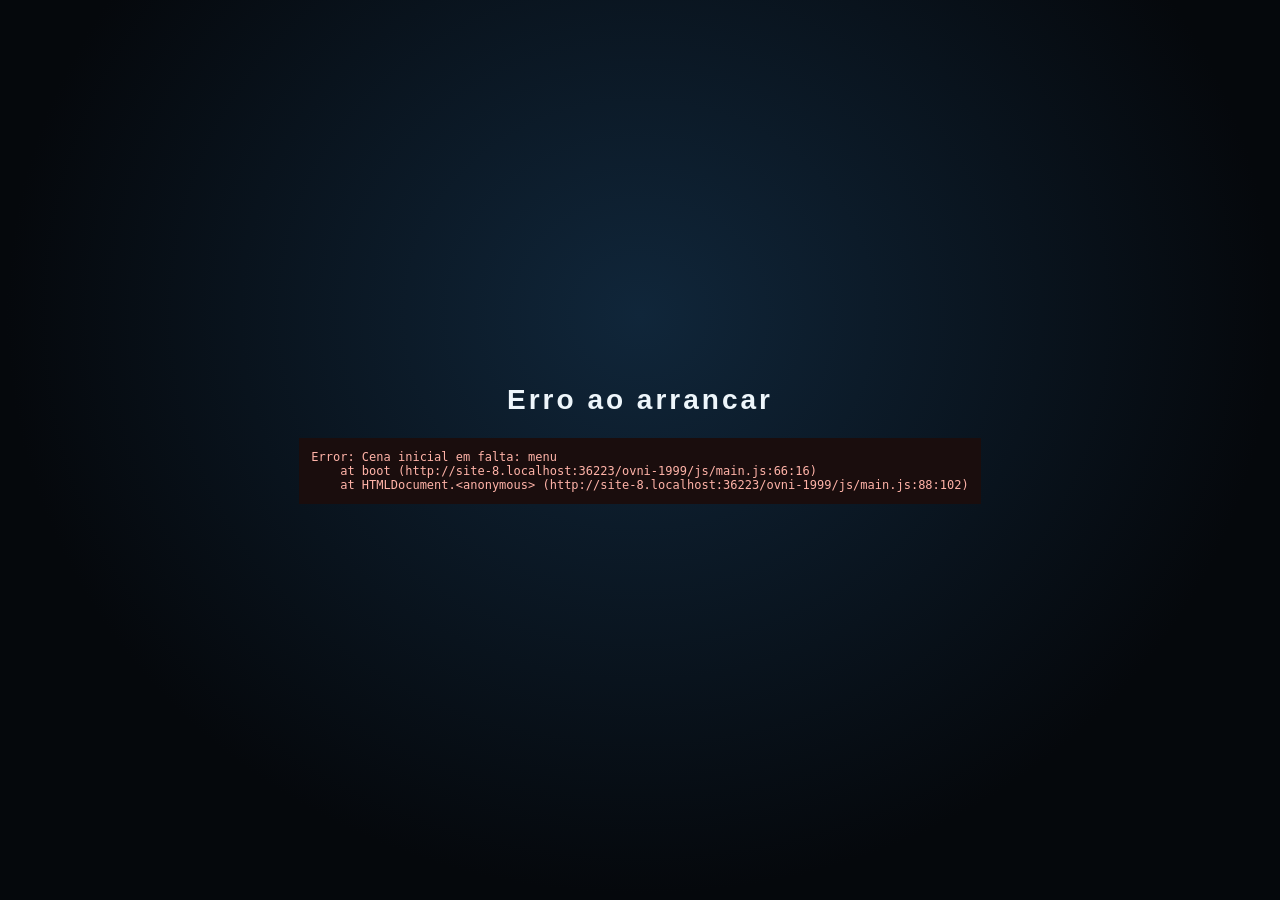
==== ovni-1999/index.html @ 28ced510 "OVNI 1999 M0: REA docs, conventions and engine skeleton Start "OVNI: Inimigo Desconhecido", a browse" ====
<!DOCTYPE html>
<html lang="pt-PT">
<head>
<meta charset="UTF-8">
<meta name="viewport" content="width=device-width, initial-scale=1, maximum-scale=1, user-scalable=no, viewport-fit=cover">
<title>OVNI: Inimigo Desconhecido</title>
<meta name="description" content="Engenharia reversa jogável de UFO: Enemy Unknown (1994): Geoscape e combate tático por turnos.">
<meta name="theme-color" content="#0b0f14">
<meta name="apple-mobile-web-app-capable" content="yes">
<meta name="mobile-web-app-capable" content="yes">
<meta name="apple-mobile-web-app-status-bar-style" content="black-translucent">
<link rel="icon" href="../icon-192.png">
<link rel="apple-touch-icon" href="../icon-180.png">
<link rel="stylesheet" href="css/base.css">
<link rel="stylesheet" href="css/battle.css">
<link rel="stylesheet" href="css/geo.css">
<link rel="stylesheet" href="css/basescape.css">
<link rel="stylesheet" href="css/screens.css">
</head>
<body>
<canvas id="view" aria-label="Vista do jogo"></canvas>
<div id="hud"></div>
<div id="modals"></div>
<div id="toasts" aria-live="polite"></div>
<div id="tooltip" class="hidden" role="tooltip"></div>
<div id="boot"><div class="boot-title">OVNI: Inimigo Desconhecido</div><div class="boot-sub">A carregar…</div></div>

<!-- ORDEM DE CARREGAMENTO = fonte única (tools/load.js lê esta lista). Camadas: core → i18n → data → sim → gfx → audio → ui → main -->
<script src="js/core/util.js"></script>
<script src="js/core/rng.js"></script>
<script src="js/i18n/pt-PT.js"></script>
<script src="js/i18n/pt-PT.data.js"></script>
<script src="js/i18n/pt-PT.battle.js"></script>
<script src="js/i18n/pt-PT.geo.js"></script>
<script src="js/i18n/pt-PT.base.js"></script>
<script src="js/i18n/pt-PT.ufopaedia.js"></script>
<script src="js/data/tuning.js"></script>
<script src="js/data/items.js"></script>
<script src="js/data/units.js"></script>
<script src="js/data/ufos.js"></script>
<script src="js/data/crafts.js"></script>
<script src="js/data/base.js"></script>
<script src="js/data/research.js"></script>
<script src="js/data/geo.js"></script>
<script src="js/data/world.js"></script>
<script src="js/data/tiles.js"></script>
<script src="js/data/blocks_ufo.js"></script>
<script src="js/data/blocks_farm.js"></script>
<script src="js/data/blocks_wild.js"></script>
<script src="js/data/blocks_urban.js"></script>
<script src="js/data/blocks_alien.js"></script>
<script src="js/data/finalize.js"></script>
<script src="js/sim/battle/map.js"></script>
<script src="js/sim/battle/mapgen.js"></script>
<script src="js/sim/battle/path.js"></script>
<script src="js/sim/battle/los.js"></script>
<script src="js/sim/battle/bunits.js"></script>
<script src="js/sim/battle/combat.js"></script>
<script src="js/sim/battle/env.js"></script>
<script src="js/sim/battle/morale.js"></script>
<script src="js/sim/battle/actions.js"></script>
<script src="js/sim/battle/ai.js"></script>
<script src="js/sim/battle/battle.js"></script>
<script src="js/sim/geo/clock.js"></script>
<script src="js/sim/geo/gmath.js"></script>
<script src="js/sim/geo/soldiers.js"></script>
<script src="js/sim/geo/economy.js"></script>
<script src="js/sim/geo/base.js"></script>
<script src="js/sim/geo/missions.js"></script>
<script src="js/sim/geo/dogfight.js"></script>
<script src="js/sim/geo/world.js"></script>
<script src="js/sim/campaign.js"></script>
<script src="js/sim/save.js"></script>
<script src="js/gfx/color.js"></script>
<script src="js/gfx/iso.js"></script>
<script src="js/gfx/view.js"></script>
<script src="js/gfx/sprites_tiles.js"></script>
<script src="js/gfx/sprites_units.js"></script>
<script src="js/gfx/sprites_items.js"></script>
<script src="js/gfx/portraits.js"></script>
<script src="js/gfx/fx.js"></script>
<script src="js/gfx/battle_render.js"></script>
<script src="js/gfx/globe_render.js"></script>
<script src="js/gfx/base_render.js"></script>
<script src="js/audio/audio.js"></script>
<script src="js/ui/dom.js"></script>
<script src="js/ui/input.js"></script>
<script src="js/ui/scenes.js"></script>
<script src="js/ui/presenter.js"></script>
<script src="js/ui/battle_ui.js"></script>
<script src="js/ui/inventory_ui.js"></script>
<script src="js/ui/geo_ui.js"></script>
<script src="js/ui/dogfight_ui.js"></script>
<script src="js/ui/base_ui.js"></script>
<script src="js/ui/screens.js"></script>
<script src="js/ui/ufopaedia.js"></script>
<script src="js/main.js"></script>
</body>
</html>
---- ovni-1999/css/base.css ----
/* OVNI: Inimigo Desconhecido — tokens e componentes base (as áreas têm ficheiros próprios) */
:root {
  --bg: #05080c;
  --panel: #0d141c;
  --panel2: #121c27;
  --panel3: #182534;
  --line: #22344a;
  --line2: #31506d;
  --ink: #dbe6ef;
  --muted: #7d93a6;
  --dim: #546a7d;
  --amber: #ffb53d;
  --amber2: #c98a1d;
  --teal: #3fd7c5;
  --cyan: #58c8ff;
  --red: #ff4f43;
  --green: #5fe08a;
  --violet: #b48cff;
  --tu: #58c8ff;
  --hp: #5fe08a;
  --en: #ffb53d;
  --mo: #b48cff;
  --stun: #8aa0b8;
  --mono: "SF Mono", ui-monospace, Menlo, Consolas, monospace;
  --sans: -apple-system, BlinkMacSystemFont, "Segoe UI", Roboto, "Helvetica Neue", Arial, sans-serif;
  --r: 3px;
  --shadow: 0 10px 40px rgba(0, 0, 0, 0.55);
}
* { box-sizing: border-box; -webkit-tap-highlight-color: transparent; }
html, body { margin: 0; height: 100%; background: var(--bg); color: var(--ink); font-family: var(--sans); font-size: 14px; overflow: hidden; overscroll-behavior: none; }
body { user-select: none; -webkit-user-select: none; -webkit-touch-callout: none; }
.hidden { display: none !important; }
button { font-family: inherit; color: inherit; }
#view { position: fixed; inset: 0; width: 100%; height: 100%; display: block; touch-action: none; }
#hud { position: fixed; inset: 0; pointer-events: none; }
#hud > * { pointer-events: auto; }
#hud .passthru { pointer-events: none; }
#hud .passthru > * { pointer-events: auto; }

/* arranque */
#boot { position: fixed; inset: 0; z-index: 90; display: flex; flex-direction: column; align-items: center; justify-content: center; gap: 10px; background: radial-gradient(ellipse at 50% 35%, #10263a, #05080c 70%); }
.boot-title { font: 800 28px var(--sans); letter-spacing: 3px; color: #eef6fb; }
.boot-sub { color: var(--muted); letter-spacing: 2px; }
.boot-err { max-width: 90vw; max-height: 60vh; overflow: auto; background: #1a0d0d; color: #ffb3a8; padding: 12px; font: 12px var(--mono); white-space: pre-wrap; }

/* botões */
.btn { display: inline-flex; align-items: center; justify-content: center; gap: 6px; min-height: 34px; padding: 0 14px; font: 700 12px var(--sans); letter-spacing: 1px; text-transform: uppercase; color: var(--ink); background: var(--panel3); border: 1px solid var(--line2); border-radius: var(--r); cursor: pointer; white-space: nowrap; }
.btn:hover { border-color: var(--cyan); }
.btn:active { transform: translateY(1px); }
.btn:disabled, .btn.disabled { opacity: 0.38; cursor: default; transform: none; }
.btn.primary { background: linear-gradient(180deg, #ffc65e, #e09a24); color: #1b1203; border-color: #ffd894; }
.btn.danger { color: #ffb3a8; border-color: #6b2a24; background: #2a1210; }
.btn.ghost { background: transparent; }
.btn.small { min-height: 26px; padding: 0 8px; font-size: 11px; }
.btn.on { border-color: var(--amber); color: var(--amber); }
.btn kbd, .key { font: 600 10px var(--mono); color: var(--muted); border: 1px solid var(--line); border-radius: 2px; padding: 0 3px; text-transform: none; letter-spacing: 0; }
button:focus-visible, [tabindex]:focus-visible, input:focus-visible { outline: 2px solid var(--cyan); outline-offset: 1px; }

/* painéis */
.panel { background: rgba(9, 15, 22, 0.94); border: 1px solid var(--line2); border-radius: var(--r); box-shadow: var(--shadow); }
.panel-title { font: 800 12px var(--sans); letter-spacing: 3px; text-transform: uppercase; color: var(--amber); margin: 0 0 8px; }
.muted { color: var(--muted); }
.mono { font-family: var(--mono); }
.good { color: var(--green); }
.bad { color: var(--red); }
.warn { color: var(--amber); }
.row { display: flex; gap: 8px; align-items: center; }
.col { display: flex; flex-direction: column; gap: 8px; }
.grow { flex: 1; min-width: 0; }
.scroll { overflow-y: auto; scrollbar-width: thin; scrollbar-color: var(--line2) transparent; }
table.tbl { width: 100%; border-collapse: collapse; font-size: 12.5px; }
table.tbl th { text-align: left; font: 700 10px var(--sans); letter-spacing: 1px; text-transform: uppercase; color: var(--muted); padding: 5px 6px; border-bottom: 1px solid var(--line2); }
table.tbl td { padding: 5px 6px; border-bottom: 1px solid #142232; }
table.tbl tr.sel td { background: #17283a; }
table.tbl tr.click { cursor: pointer; }
table.tbl tr.click:hover td { background: #122030; }
input[type=text], input[type=number], select { background: #07101a; color: var(--ink); border: 1px solid var(--line2); border-radius: var(--r); padding: 6px 8px; font: 13px var(--sans); }
input[type=range] { accent-color: var(--amber); }
input[type=checkbox] { accent-color: var(--amber); }

/* barras (UT, saúde, energia, moral) */
.bar { position: relative; height: 12px; background: #050a10; border: 1px solid #1a2a3a; border-radius: 2px; overflow: hidden; min-width: 60px; }
.bar i { position: absolute; left: 0; top: 0; bottom: 0; background: var(--tu); }
.bar span { position: absolute; inset: 0; font: 600 9px/11px var(--mono); text-align: center; color: #fff; text-shadow: 0 0 2px #000, 0 0 2px #000; }
.bar-hp i { background: var(--hp); }
.bar-en i { background: var(--en); }
.bar-mo i { background: var(--mo); }
.bar-stun i { background: var(--stun); }

/* toasts */
#toasts { position: fixed; top: calc(10px + env(safe-area-inset-top)); left: 50%; transform: translateX(-50%); z-index: 60; display: flex; flex-direction: column; align-items: center; gap: 4px; pointer-events: none; }
.toast { font: 700 12.5px var(--sans); letter-spacing: 0.5px; padding: 7px 16px; background: rgba(6, 14, 22, 0.92); border: 1px solid var(--line2); border-radius: var(--r); color: var(--ink); animation: toastIn 0.2s ease; transition: opacity 0.6s; max-width: 80vw; text-align: center; }
.toast.warn { border-color: #8a6416; color: var(--amber); }
.toast.alert { border-color: #8f2a22; color: #ff9a8f; box-shadow: 0 0 18px rgba(255, 79, 67, 0.25); }
.toast.good { border-color: #2a6a42; color: var(--green); }
.toast.fade { opacity: 0; }
@keyframes toastIn { from { transform: translateY(-6px); opacity: 0; } to { transform: none; opacity: 1; } }

/* modais */
#modals { position: fixed; inset: 0; z-index: 70; pointer-events: none; }
.modal-back { position: absolute; inset: 0; display: flex; align-items: center; justify-content: center; padding: 16px; background: rgba(2, 5, 8, 0.6); pointer-events: auto; animation: fadeIn 0.15s; }
.modal { width: min(460px, 100%); max-height: 90vh; overflow: auto; background: #0b131c; border: 1px solid var(--line2); border-top: 3px solid var(--amber); border-radius: var(--r); padding: 18px 20px; box-shadow: var(--shadow); }
.modal.wide { width: min(820px, 100%); }
.modal.alert { border-top-color: var(--red); }
.modal-title { margin: 0 0 10px; font: 800 15px var(--sans); letter-spacing: 2px; text-transform: uppercase; color: var(--amber); }
.modal.alert .modal-title { color: var(--red); }
.modal-text { color: #c6d4de; line-height: 1.5; }
.modal-actions { display: flex; gap: 8px; justify-content: flex-end; margin-top: 16px; flex-wrap: wrap; }
@keyframes fadeIn { from { opacity: 0; } to { opacity: 1; } }

/* tooltip */
#tooltip { position: fixed; z-index: 80; max-width: 280px; background: rgba(6, 12, 18, 0.97); border: 1px solid var(--line2); border-radius: var(--r); padding: 7px 9px; font-size: 12px; line-height: 1.4; color: var(--ink); pointer-events: none; box-shadow: var(--shadow); }
#tooltip b { color: var(--amber); }

@media (hover: none) { #tooltip { display: none !important; } }
---- ovni-1999/css/battle.css ----
/* por implementar */
---- ovni-1999/css/geo.css ----
/* por implementar */
---- ovni-1999/css/basescape.css ----
/* por implementar */
---- ovni-1999/css/screens.css ----
/* por implementar */
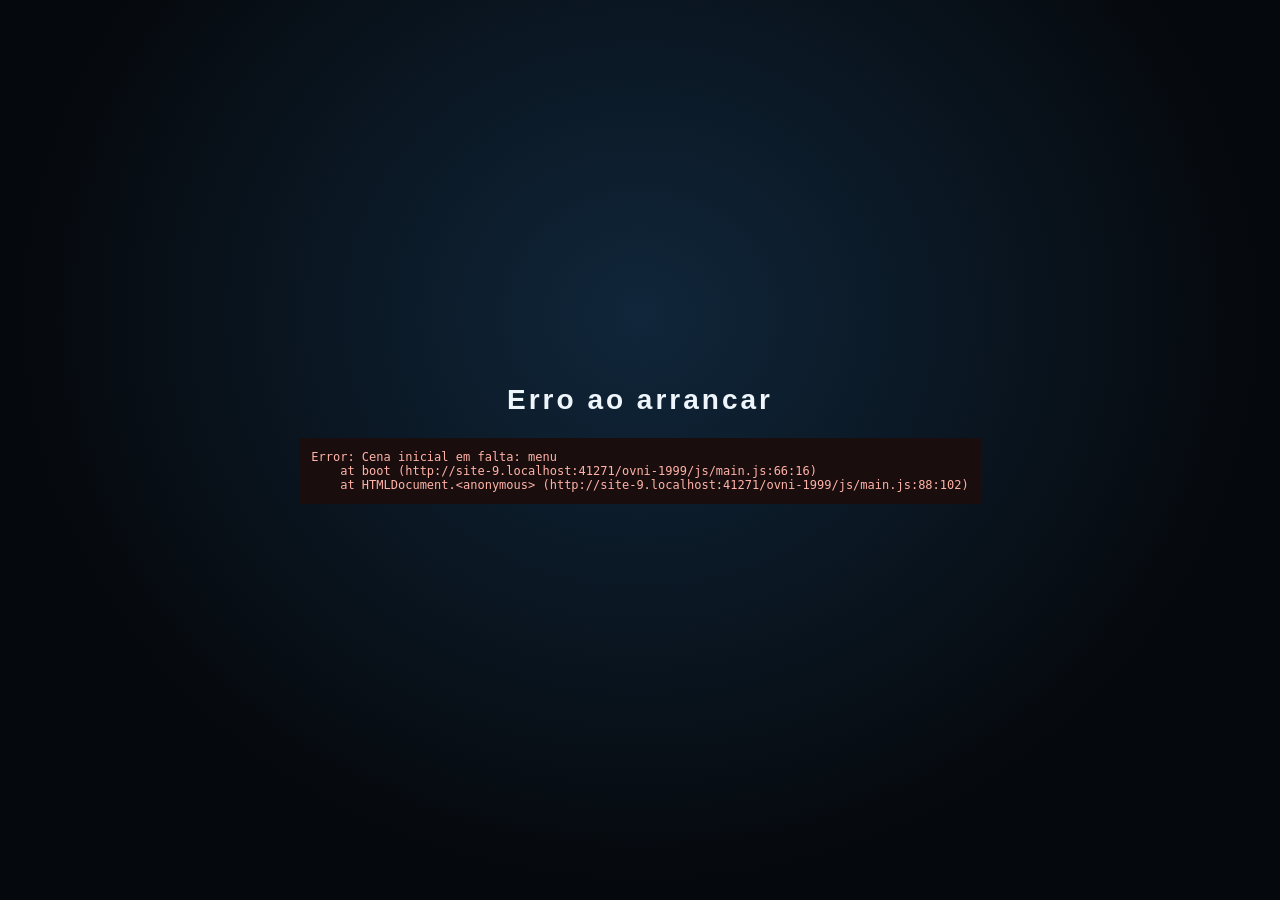
==== commit 0b1d0816: "OVNI 1999: add HUD, screens and Geoscape UI i18n files to the load order Co-Authored-By: Claude Opus" ====
--- a/ovni-1999/index.html
+++ b/ovni-1999/index.html
@@ -34,6 +34,9 @@
 <script src="js/i18n/pt-PT.geo.js"></script>
 <script src="js/i18n/pt-PT.base.js"></script>
 <script src="js/i18n/pt-PT.ufopaedia.js"></script>
+<script src="js/i18n/pt-PT.hud.js"></script>
+<script src="js/i18n/pt-PT.screens.js"></script>
+<script src="js/i18n/pt-PT.geoui.js"></script>
 <script src="js/data/tuning.js"></script>
 <script src="js/data/items.js"></script>
 <script src="js/data/units.js"></script>
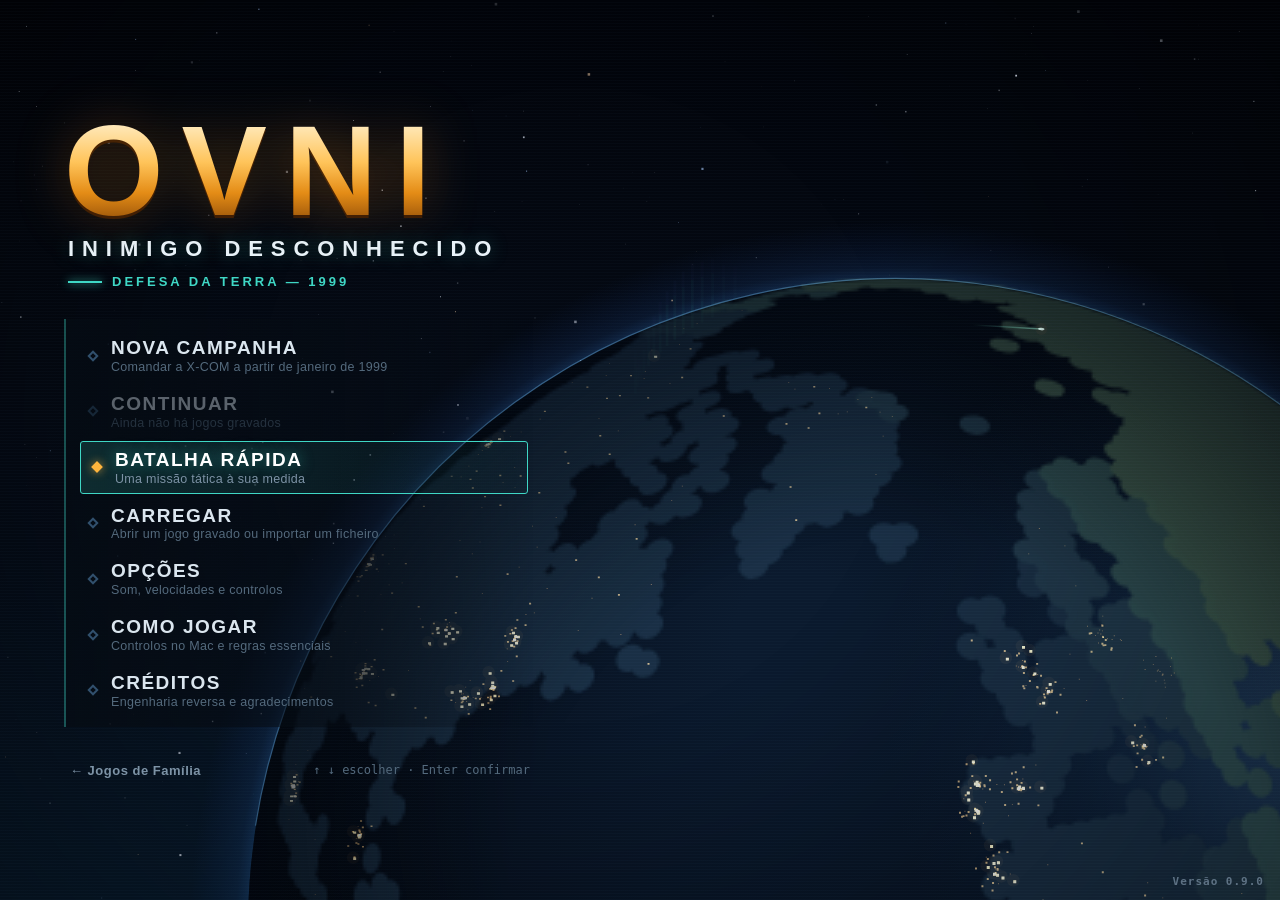
==== commit 486c5fe8: "OVNI 1999: add dogfight, campaign and Ufopaedia UI files to the load order Co-Authored-By: Claude Op" ====
--- a/ovni-1999/index.html
+++ b/ovni-1999/index.html
@@ -16,6 +16,9 @@
 <link rel="stylesheet" href="css/geo.css">
 <link rel="stylesheet" href="css/basescape.css">
 <link rel="stylesheet" href="css/screens.css">
+<link rel="stylesheet" href="css/dogfight.css">
+<link rel="stylesheet" href="css/campaign.css">
+<link rel="stylesheet" href="css/ufopaedia.css">
 </head>
 <body>
 <canvas id="view" aria-label="Vista do jogo"></canvas>
@@ -37,6 +40,8 @@
 <script src="js/i18n/pt-PT.hud.js"></script>
 <script src="js/i18n/pt-PT.screens.js"></script>
 <script src="js/i18n/pt-PT.geoui.js"></script>
+<script src="js/i18n/pt-PT.dogfight.js"></script>
+<script src="js/i18n/pt-PT.campaign.js"></script>
 <script src="js/data/tuning.js"></script>
 <script src="js/data/items.js"></script>
 <script src="js/data/units.js"></script>
@@ -95,6 +100,7 @@
 <script src="js/ui/geo_ui.js"></script>
 <script src="js/ui/dogfight_ui.js"></script>
 <script src="js/ui/base_ui.js"></script>
+<script src="js/ui/campaign_ui.js"></script>
 <script src="js/ui/screens.js"></script>
 <script src="js/ui/ufopaedia.js"></script>
 <script src="js/main.js"></script>
--- a/ovni-1999/css/base.css
+++ b/ovni-1999/css/base.css
@@ -32,6 +32,10 @@
 .hidden { display: none !important; }
 button { font-family: inherit; color: inherit; }
 #view { position: fixed; inset: 0; width: 100%; height: 100%; display: block; touch-action: none; }
+/* toque: nada amplia nem desloca a página (o iOS ignora user-scalable=no); só as listas que rolam aceitam
+   arrasto vertical. A pinça no canvas amplia a câmara (input.js). */
+html, body, #hud, #modals, #toasts, #tooltip { touch-action: none; }
+[data-scroll], .scroll, .modal, .boot-err { touch-action: pan-y; }
 #hud { position: fixed; inset: 0; pointer-events: none; }
 #hud > * { pointer-events: auto; }
 #hud .passthru { pointer-events: none; }
--- a/ovni-1999/css/battle.css
+++ b/ovni-1999/css/battle.css
@@ -1 +1,572 @@
-/* por implementar */
+/* Battlescape — HUD em DOM por cima do canvas (DESIGN.md §15.3). Painéis azul-noite com acentos âmbar;
+   nada no centro do mapa: cartão do soldado à esquerda, consola ao centro, fim de turno à direita, equipa no
+   bordo esquerdo, mapa tático e alienígenas à vista no bordo direito. Tokens em css/base.css. */
+
+body.in-battle #toasts { top: calc(56px + env(safe-area-inset-top)); }
+
+.bs-hud { position: fixed; inset: 0; font-family: var(--sans); color: var(--ink); }
+.bs-hud.paused { visibility: hidden; }
+.bs-hud .panel {
+  background: linear-gradient(180deg, rgba(17, 27, 40, 0.95), rgba(8, 13, 20, 0.95));
+  border: 1px solid #2a4560;
+  border-radius: 4px;
+  box-shadow: 0 8px 28px rgba(0, 0, 0, 0.5), inset 0 1px 0 rgba(255, 255, 255, 0.04);
+}
+.bs-hud .key { font: 600 10px var(--mono); color: #8fa5b8; border: 1px solid #2c4258; border-radius: 3px; padding: 0 4px; line-height: 15px; background: rgba(0, 0, 0, 0.25); }
+
+/* ---- topo: missão / turno ------------------------------------------------------------------------- */
+.bs-top {
+  position: absolute; top: calc(10px + env(safe-area-inset-top)); left: calc(10px + env(safe-area-inset-left));
+  height: 32px; display: flex; align-items: center; gap: 9px; padding: 0 12px;
+  font: 700 11px var(--sans); letter-spacing: 1.4px; text-transform: uppercase; white-space: nowrap;
+  border-top: 2px solid var(--amber);
+}
+.bs-top-title { color: var(--amber); }
+.bs-perf {
+  position: absolute; top: 14px; left: 50%; transform: translateX(-50%); z-index: 6; pointer-events: none;
+  font: 600 11px/1 ui-monospace, SFMono-Regular, Menlo, monospace; color: #7fe3a0;
+  background: rgba(6, 10, 15, 0.78); border: 1px solid #22384c; border-radius: 6px; padding: 5px 9px; white-space: nowrap;
+}
+.bs-perf.slow { color: #ffb84a; border-color: #5a4320; }
+.bs-top-sep { width: 1px; height: 14px; background: #2c4258; }
+.bs-top-turn { color: #eef6fb; }
+.bs-top-side { color: var(--green); }
+.bs-top-side.alien { color: var(--red); }
+.bs-top-side.civ { color: #ffd23a; }
+.bs-top-time { color: var(--muted); padding: 2px 8px; border-radius: 10px; border: 1px solid #2c4258; font-size: 11px; cursor: help; }
+.bs-top-time.night { color: #9ab8ff; border-color: #2b3f78; }
+
+/* ---- equipa (bordo esquerdo) ----------------------------------------------------------------------- */
+.bs-squad {
+  position: absolute; left: calc(10px + env(safe-area-inset-left)); top: calc(52px + env(safe-area-inset-top));
+  width: 176px; max-height: calc(100vh - 210px); overflow-y: auto; overflow-x: hidden;
+  display: flex; flex-direction: column; gap: 3px; scrollbar-width: none;
+}
+.bs-squad::-webkit-scrollbar { display: none; }
+.bs-sq {
+  position: relative; display: grid; grid-template-columns: 38px 1fr; align-items: center; gap: 0 6px;
+  min-height: 30px; padding: 3px 7px 7px; text-align: left; cursor: pointer;
+  background: rgba(8, 13, 20, 0.84); border: 1px solid #1d3043; border-left: 3px solid #2f4c66; border-radius: 3px;
+  font: 600 11.5px var(--sans); color: #d7e2ea; transition: border-color 0.12s, background 0.12s;
+}
+.bs-sq:hover { border-color: #3d6a8e; background: rgba(14, 24, 36, 0.92); }
+.bs-sq.sel { border-color: var(--amber); border-left-color: var(--amber); background: linear-gradient(90deg, rgba(70, 48, 8, 0.9), rgba(12, 18, 26, 0.92)); color: #fff; }
+.bs-sq.spent { color: #8195a7; }
+.bs-sq.spent .bs-sq-rank { opacity: 0.6; }
+.bs-sq.panic { border-left-color: var(--violet); }
+.bs-sq.gone { opacity: 0.42; cursor: default; }
+.bs-sq.gone .bs-sq-name { text-decoration: line-through; }
+.bs-sq-rank { font: 800 11px var(--sans); letter-spacing: 0.5px; text-transform: uppercase; color: #9aa4ae; }
+.bs-sq-name { overflow: hidden; text-overflow: ellipsis; white-space: nowrap; }
+.bs-sq-bars { position: absolute; left: 7px; right: 7px; bottom: 3px; height: 5px; }
+.bs-sq-bars i { position: absolute; left: 0; height: 2px; border-radius: 1px; }
+.bs-sq-bars i.tu { top: 0; background: var(--tu); }
+.bs-sq-bars i.hp { top: 3px; background: var(--hp); }
+
+/* cores de patente (iguais às do renderizador) */
+.r0 { color: #9aa4ae; } .r1 { color: #5ac85a; } .r2 { color: #d8c040; } .r3 { color: #5ab4ff; } .r4 { color: #ff9a40; } .r5 { color: #e04ae0; }
+
+/* ---- direita: mapa tático e alienígenas ------------------------------------------------------------ */
+.bs-right {
+  position: absolute; right: calc(10px + env(safe-area-inset-right)); top: calc(10px + env(safe-area-inset-top));
+  display: flex; flex-direction: column; align-items: flex-end; gap: 8px; max-height: calc(100vh - 160px);
+}
+.bs-mini { padding: 6px; border-top: 2px solid var(--teal); }
+.bs-mini-canvas { display: block; cursor: crosshair; image-rendering: pixelated; }
+.bs-aliens { display: flex; flex-direction: column; gap: 4px; align-items: flex-end; }
+.bs-alien {
+  width: 32px; height: 32px; display: flex; align-items: center; justify-content: center; cursor: pointer;
+  font: 800 13px var(--mono); color: #fff; border-radius: 3px;
+  background: linear-gradient(180deg, #d0352b, #8f1d16); border: 1px solid #ff8a7a;
+  box-shadow: 0 0 0 1px rgba(0, 0, 0, 0.6), 0 0 14px rgba(255, 79, 67, 0.35);
+  animation: bsAlienIn 0.25s ease;
+}
+.bs-alien:hover { filter: brightness(1.2); box-shadow: 0 0 0 1px #000, 0 0 18px rgba(255, 79, 67, 0.7); }
+@keyframes bsAlienIn { from { transform: translateX(10px); opacity: 0; } to { transform: none; opacity: 1; } }
+
+/* ---- banners --------------------------------------------------------------------------------------- */
+#hud .bs-hud > .bs-hidden, #hud .bs-hud > .bs-banner, #hud .bs-hud > .bs-hint { pointer-events: none; }
+.bs-hidden {
+  position: absolute; top: calc(12px + env(safe-area-inset-top)); left: 50%; transform: translate(-50%, -8px);
+  display: flex; align-items: center; gap: 10px; padding: 8px 22px;
+  font: 800 13px var(--sans); letter-spacing: 4px; text-transform: uppercase; color: #ffb3a8;
+  background: rgba(32, 7, 6, 0.9); border: 1px solid #8f2a22; border-radius: 3px;
+  box-shadow: 0 0 30px rgba(255, 79, 67, 0.2); opacity: 0; transition: opacity 0.25s, transform 0.25s;
+}
+.bs-hidden.on { opacity: 1; transform: translate(-50%, 0); }
+.bs-hidden-dot { width: 8px; height: 8px; border-radius: 50%; background: var(--red); box-shadow: 0 0 10px var(--red); animation: bsPulse 0.9s ease-in-out infinite; }
+@keyframes bsPulse { 50% { opacity: 0.25; } }
+
+.bs-banner { position: absolute; left: 0; right: 0; top: 27%; display: flex; justify-content: center; opacity: 0; transition: opacity 0.22s; }
+.bs-banner span {
+  padding: 14px 64px; font: 800 26px var(--sans); letter-spacing: 7px; text-transform: uppercase; color: #ffe2a8; text-align: center;
+  background: linear-gradient(90deg, transparent, rgba(6, 11, 17, 0.9) 18%, rgba(6, 11, 17, 0.9) 82%, transparent);
+  border-top: 1px solid rgba(255, 181, 61, 0.6); border-bottom: 1px solid rgba(255, 181, 61, 0.6);
+  text-shadow: 0 0 18px rgba(255, 181, 61, 0.35); max-width: 92vw;
+}
+.bs-banner.on { opacity: 1; }
+.bs-banner.on span { animation: bsBanner 0.35s cubic-bezier(0.2, 0.8, 0.2, 1); }
+.bs-banner.morale span { color: #e4d0ff; border-color: rgba(180, 140, 255, 0.6); text-shadow: 0 0 18px rgba(180, 140, 255, 0.4); font-size: 22px; letter-spacing: 4px; }
+.bs-banner.loss span { color: #ffb3a8; border-color: rgba(255, 79, 67, 0.7); }
+.bs-banner.win span { color: #d8ffe4; border-color: rgba(95, 224, 138, 0.7); text-shadow: 0 0 18px rgba(95, 224, 138, 0.35); }
+@keyframes bsBanner { from { transform: scaleX(0.6); opacity: 0; letter-spacing: 16px; } to { transform: none; opacity: 1; } }
+
+.bs-hint {
+  position: absolute; left: 50%; bottom: calc(140px + env(safe-area-inset-bottom)); transform: translateX(-50%);
+  padding: 5px 14px; font: 600 12px var(--sans); color: #ffd99a; white-space: nowrap;
+  background: rgba(8, 13, 20, 0.88); border: 1px solid #5a4416; border-radius: 14px; opacity: 0; transition: opacity 0.15s;
+}
+.bs-hint.on { opacity: 1; }
+
+/* ---- baixo ------------------------------------------------------------------------------------------ */
+.bs-bottom {
+  position: absolute; left: calc(10px + env(safe-area-inset-left)); right: calc(10px + env(safe-area-inset-right));
+  bottom: calc(10px + env(safe-area-inset-bottom)); display: flex; align-items: flex-end; justify-content: space-between; gap: 10px;
+}
+.bs-hud.ended .bs-bottom, .bs-hud.ended .bs-squad { opacity: 0.25; pointer-events: none; }
+
+/* cartão do soldado */
+.bs-card { width: 304px; min-height: 116px; display: flex; gap: 10px; padding: 8px 10px 8px 8px; border-top: 2px solid var(--amber); flex: 0 0 auto; }
+.bs-card-empty { padding: 30px 10px; font-size: 12px; }
+.bs-portrait { position: relative; flex: 0 0 72px; height: 72px; border-radius: 3px; overflow: hidden; border: 1px solid #2c4258; background: #16222e; }
+.bs-portrait canvas { display: block; }
+.bs-rank {
+  position: absolute; left: 0; right: 0; bottom: 0; padding: 2px 0 1px; text-align: center;
+  font: 800 10.5px var(--sans); letter-spacing: 1px; text-transform: uppercase; background: rgba(5, 8, 12, 0.82);
+}
+.bs-card-main { flex: 1; min-width: 0; display: flex; flex-direction: column; gap: 2px; }
+.bs-name { font: 800 13.5px var(--sans); color: #fff; white-space: nowrap; overflow: hidden; text-overflow: ellipsis; letter-spacing: 0.2px; }
+.bs-sub { display: flex; justify-content: space-between; gap: 6px; font: 600 11px var(--sans); color: var(--muted); white-space: nowrap; overflow: hidden; }
+.bs-sub span:first-child { overflow: hidden; text-overflow: ellipsis; }
+.bs-kills { color: var(--amber); }
+.bs-bars { display: flex; flex-direction: column; gap: 2px; margin-top: 2px; }
+.bs-bar-row { display: grid; grid-template-columns: 32px 1fr; align-items: center; gap: 5px; }
+.bs-bar-row label { font: 800 10.5px var(--sans); letter-spacing: 0.6px; color: #9db2c3; }
+.bs-bar-row .bar { height: 14px; min-width: 0; }
+.bs-bar-row .bar span { font: 600 11px/12px var(--mono); }
+.bs-bar-row .bar b.stun { position: absolute; left: 0; top: 0; bottom: 0; background: repeating-linear-gradient(135deg, rgba(142, 200, 255, 0.85) 0 3px, rgba(90, 140, 200, 0.85) 3px 6px); }
+.bs-status { display: flex; gap: 4px; flex-wrap: wrap; min-height: 14px; margin-top: 3px; }
+.bs-chip { font: 800 10px var(--sans); letter-spacing: 0.8px; text-transform: uppercase; padding: 1px 6px; border-radius: 8px; border: 1px solid #2c4258; color: #b9c9d6; background: rgba(0, 0, 0, 0.3); }
+.bs-chip.bleed { color: #ffb3a8; border-color: #8f2a22; background: rgba(80, 10, 8, 0.5); }
+.bs-chip.panic { color: #e4d0ff; border-color: #6a4aa8; }
+.bs-chip.burn { color: #ffc28a; border-color: #a05a1e; }
+.bs-chip.kneel { color: #a8e8ff; border-color: #2e6a8a; }
+.bs-chip.done { color: var(--muted); }
+
+/* consola central */
+.bs-console { display: flex; align-items: stretch; gap: 10px; padding: 8px; flex: 0 1 auto; min-width: 0; }
+.bs-hud.playing .bs-console, .bs-hud.playing .bs-end, .bs-hud.alien-turn .bs-console { filter: saturate(0.5) brightness(0.8); }
+.bs-hands { display: flex; gap: 6px; }
+.bs-hand {
+  position: relative; width: 88px; height: 98px; display: flex; flex-direction: column; align-items: center; justify-content: center; gap: 2px;
+  padding: 14px 4px 4px; cursor: pointer; border-radius: 4px; color: var(--ink);
+  background: radial-gradient(ellipse at 50% 40%, #1d2e40, #0a1119 75%); border: 1px solid #2c4560;
+  transition: border-color 0.12s, box-shadow 0.12s;
+}
+.bs-hand:hover { border-color: var(--cyan); }
+.bs-hand.open, .bs-hand.aiming { border-color: var(--amber); box-shadow: 0 0 0 1px rgba(255, 181, 61, 0.35), 0 0 16px rgba(255, 181, 61, 0.2); }
+.bs-hand.empty { background: #0a1119; }
+.bs-hand .key { position: absolute; left: 4px; top: 4px; }
+.bs-hand-key { position: absolute; left: 4px; top: 4px; font: 700 11px var(--mono); color: #8fa5b8; border: 1px solid #2c4258; border-radius: 3px; padding: 0 4px; line-height: 14px; background: rgba(0, 0, 0, 0.3); }
+.bs-hand-name { max-width: 100%; font: 700 11.5px var(--sans); text-align: center; white-space: nowrap; overflow: hidden; text-overflow: ellipsis; color: #c9d7e2; }
+.bs-hand-ammo { position: absolute; right: 4px; top: 4px; font: 700 11px var(--mono); color: #ffd99a; background: rgba(0, 0, 0, 0.55); padding: 0 3px; border-radius: 2px; }
+.bs-hand-ammo.empty { color: #ff9a8f; }
+.bs-hand-fuse { position: absolute; right: 4px; top: 4px; font: 800 10.5px var(--sans); cursor: help; color: #fff; background: #b8261d; padding: 0 4px; border-radius: 2px; animation: bsPulse 1s ease-in-out infinite; }
+.bs-item-c { display: block; }
+
+.bs-tools { display: flex; gap: 6px; align-items: stretch; }
+.bs-level { display: flex; flex-direction: column; align-items: center; justify-content: space-between; width: 46px; }
+.bs-level-txt { font: 800 11px var(--sans); color: var(--amber); letter-spacing: 0.5px; text-align: center; white-space: nowrap; }
+.bs-grid { display: grid; grid-template-columns: repeat(6, 36px); grid-auto-rows: 36px; gap: 4px; align-content: center; }
+.bs-btn {
+  width: 36px; height: 36px; display: inline-flex; align-items: center; justify-content: center; padding: 0; cursor: pointer;
+  color: #b9c9d6; background: linear-gradient(180deg, #172435, #0e1722); border: 1px solid #263c52; border-radius: 3px;
+  transition: color 0.1s, border-color 0.1s, background 0.1s;
+}
+.bs-btn svg { width: 20px; height: 20px; }
+.bs-btn:hover { color: #fff; border-color: var(--cyan); }
+.bs-btn:active { transform: translateY(1px); }
+.bs-btn.on { color: var(--amber); border-color: var(--amber); background: linear-gradient(180deg, #3a2a0c, #1c1406); }
+.bs-btn.danger { color: #ff9a8f; border-color: #5a2420; }
+.bs-btn.danger:hover { border-color: var(--red); }
+.bs-btn:disabled { opacity: 0.32; cursor: default; transform: none; }
+.bs-btn.bs-lv { width: 46px; height: 30px; }
+.bs-reserve-box { display: flex; flex-direction: column; justify-content: center; gap: 4px; padding-left: 10px; border-left: 1px solid #1f3346; }
+.bs-cap { font: 800 10px var(--sans); letter-spacing: 1px; text-transform: uppercase; color: #6f879b; }
+.bs-reserve { display: grid; grid-template-columns: repeat(3, 32px); grid-auto-rows: 32px; gap: 4px; }
+.bs-btn.bs-res { width: 32px; height: 32px; }
+.bs-btn.bs-res svg { width: 18px; height: 18px; }
+
+/* fim de turno */
+.bs-end {
+  flex: 0 0 auto; width: 120px; height: 116px; display: flex; flex-direction: column; align-items: center; justify-content: center; gap: 6px;
+  cursor: pointer; border-radius: 4px; color: #1b1203; font: 800 12px var(--sans); letter-spacing: 1.6px; text-transform: uppercase;
+  background: linear-gradient(180deg, #ffc65e, #d48a16); border: 1px solid #ffe0a0;
+  box-shadow: 0 8px 26px rgba(0, 0, 0, 0.5), 0 0 22px rgba(255, 181, 61, 0.18), inset 0 1px 0 rgba(255, 255, 255, 0.4);
+}
+.bs-end:hover { filter: brightness(1.08); }
+.bs-end:active { transform: translateY(1px); }
+.bs-end-ic svg { width: 28px; height: 28px; display: block; }
+.bs-end-txt { text-align: center; line-height: 1.2; }
+.bs-end .key { color: #5a3a06; border-color: rgba(90, 58, 6, 0.5); background: rgba(255, 255, 255, 0.2); }
+.bs-hud.alien-turn .bs-end { background: linear-gradient(180deg, #4a3a22, #2a200f); color: #8a7550; border-color: #5a4a2a; box-shadow: none; }
+
+/* ---- menu de ações ---------------------------------------------------------------------------------- */
+.bs-menu { position: absolute; min-width: 268px; max-width: 360px; padding: 6px; z-index: 5; border-top: 2px solid var(--amber); animation: bsMenuIn 0.12s ease-out; }
+@keyframes bsMenuIn { from { transform: translateY(6px); opacity: 0; } to { transform: none; opacity: 1; } }
+.bs-menu-head { display: flex; align-items: center; gap: 8px; padding: 2px 6px 6px; margin-bottom: 4px; border-bottom: 1px solid #1f3346; font: 800 12px var(--sans); letter-spacing: 1px; text-transform: uppercase; color: var(--amber); }
+.bs-menu-head span:nth-child(2) { flex: 1; }
+.bs-menu-ammo { font: 700 11px var(--mono); color: #ffd99a; letter-spacing: 0; text-transform: none; }
+.bs-menu-list { display: flex; flex-direction: column; gap: 2px; }
+.bs-menu-item {
+  display: grid; grid-template-columns: 22px 1fr auto 46px; align-items: center; gap: 8px; min-height: 34px; padding: 0 8px;
+  text-align: left; cursor: pointer; color: var(--ink); background: transparent; border: 1px solid transparent; border-radius: 3px;
+  font: 600 12.5px var(--sans);
+}
+.bs-menu-item:hover, .bs-menu-item:focus-visible { background: #17283a; border-color: #2e4d6b; }
+.bs-menu-item.off { opacity: 0.38; }
+.bs-menu-item.off:hover { background: transparent; border-color: transparent; }
+.bs-menu-item .key { justify-self: start; }
+.bs-mi-cost { font: 700 11px var(--mono); color: var(--tu); text-align: right; white-space: nowrap; }
+.bs-mi-acc { font: 700 11px var(--mono); color: #ffd99a; text-align: right; white-space: nowrap; }
+.bs-mi-cost.bad { color: #ff9a8f; }
+.bs-menu-info { padding: 6px 8px; font: 700 11px var(--sans); color: #ff9a8f; }
+.bs-menu-none { padding: 8px; font-size: 12px; }
+.bs-fuse-hint { padding: 2px 6px 6px; font-size: 11px; line-height: 1.35; }
+.bs-fuse { display: grid; grid-template-columns: repeat(6, 1fr); gap: 4px; padding: 0 4px 4px; }
+.bs-fuse-b { min-height: 36px; cursor: pointer; font: 800 15px var(--mono); color: var(--ink); background: #121c27; border: 1px solid #2c4560; border-radius: 3px; }
+.bs-fuse-b:hover { border-color: var(--cyan); color: #fff; }
+.bs-fuse-b.def { border-color: var(--amber); color: var(--amber); }
+.bs-med { display: flex; flex-direction: column; gap: 2px; max-height: 300px; overflow-y: auto; }
+.bs-med-name { display: flex; justify-content: space-between; padding: 6px 8px 2px; font: 800 11px var(--sans); letter-spacing: 0.6px; text-transform: uppercase; color: #cfe0ec; }
+.bs-med-row { display: flex; gap: 6px; padding: 2px 8px 6px; }
+
+/* ---- opções (modal) e resumo ---------------------------------------------------------------------- */
+.bs-opts { display: flex; flex-direction: column; gap: 8px; }
+.bs-opt-row { display: flex; align-items: center; justify-content: space-between; gap: 12px; font-size: 13px; color: #c6d4de; }
+.bs-opt-row.check { justify-content: flex-start; gap: 8px; cursor: pointer; }
+.bs-seg { display: flex; gap: 4px; }
+.bs-opt-keys { margin: 6px 0 0; font-size: 11.5px; line-height: 1.5; color: var(--muted); }
+.bs-opt-keys b { color: var(--amber); }
+.bs-check { display: flex; align-items: center; gap: 6px; margin-top: 10px; font-size: 12.5px; color: var(--muted); cursor: pointer; }
+.bs-summary td.num { text-align: right; font-family: var(--mono); }
+.bs-summary-score { margin: 12px 0 0; font: 800 15px var(--sans); color: var(--amber); text-align: right; letter-spacing: 1px; }
+
+/* ---- ecrãs mais pequenos (13" a 1024×700, iPad horizontal) ---------------------------------------- */
+@media (max-width: 1180px) {
+  .bs-card { width: 262px; }
+  .bs-portrait { flex-basis: 60px; height: 60px; }
+  .bs-portrait canvas { width: 60px !important; height: 60px !important; }
+  .bs-hand { width: 78px; }
+  .bs-end { width: 100px; }
+  .bs-grid { grid-template-columns: repeat(6, 34px); grid-auto-rows: 34px; }
+  .bs-btn { width: 34px; height: 34px; }
+  .bs-reserve { grid-template-columns: repeat(3, 30px); grid-auto-rows: 30px; }
+  .bs-btn.bs-res { width: 30px; height: 30px; }
+  .bs-squad { width: 150px; }
+}
+@media (max-width: 1060px) {
+  .bs-card { width: 236px; gap: 8px; }
+  .bs-sub { display: none; }
+  .bs-console { gap: 8px; padding: 6px; }
+  .bs-level { width: 40px; }
+  .bs-btn.bs-lv { width: 40px; }
+  .bs-reserve-box { padding-left: 8px; }
+  .bs-end { width: 88px; }
+  .bs-end-txt { font-size: 10.5px; }
+}
+@media (max-height: 760px) {
+  .bs-sq { min-height: 26px; padding-top: 2px; font-size: 11px; }
+  .bs-squad { gap: 2px; }
+}
+@media (hover: none) {
+  .bs-sq { min-height: 34px; }
+  .bs-alien { width: 38px; height: 38px; }
+  .bs-menu-item { min-height: 40px; }
+  .bs-btn.bs-res { width: 34px; height: 34px; }
+  .bs-reserve { grid-template-columns: repeat(3, 34px); grid-auto-rows: 34px; }
+}
+
+/* ==== Inventário, kit médico e «Equipar» (js/ui/inventory_ui.js; DESIGN.md §15.4) ======================== */
+.inv-root {
+  position: absolute; inset: 0; z-index: 20; display: flex; align-items: center; justify-content: center; padding: 12px;
+  background: radial-gradient(ellipse at 50% 46%, rgba(4, 9, 14, 0.5), rgba(2, 4, 7, 0.88) 78%);
+  font-family: var(--sans); color: var(--ink); animation: invIn 0.16s ease-out;
+}
+@keyframes invIn { from { opacity: 0; } to { opacity: 1; } }
+.inv-root .key { font: 600 10px var(--mono); color: #8fa5b8; border: 1px solid #2c4258; border-radius: 3px; padding: 0 4px; line-height: 15px; background: rgba(0, 0, 0, 0.25); }
+.inv-panel, .medk {
+  position: relative; display: flex; flex-direction: column; gap: 10px; padding: 12px 14px 12px;
+  background: linear-gradient(180deg, rgba(16, 26, 38, 0.97), rgba(7, 12, 18, 0.97));
+  border: 1px solid #2a4560; border-top: 2px solid var(--amber); border-radius: 4px;
+  box-shadow: 0 24px 70px rgba(0, 0, 0, 0.65), inset 0 1px 0 rgba(255, 255, 255, 0.04);
+  animation: invPanel 0.2s cubic-bezier(0.2, 0.8, 0.2, 1);
+}
+@keyframes invPanel { from { transform: translateY(10px) scale(0.985); opacity: 0; } to { transform: none; opacity: 1; } }
+.inv-panel { width: min(1088px, 100%); max-height: 100%; overflow: auto; scrollbar-width: thin; }
+.inv-root.busy .inv-panel > :not(.inv-head), .inv-root.busy .medk-main { pointer-events: none; }
+.inv-root.busy .inv-panel, .inv-root.busy .medk { cursor: progress; }
+.inv-root .kfocus { outline: 2px solid var(--cyan); outline-offset: 2px; }
+
+/* cabeçalho */
+.inv-head { display: grid; grid-template-columns: 64px minmax(150px, 1fr) minmax(360px, 460px) auto auto; align-items: center; gap: 12px; padding-bottom: 10px; border-bottom: 1px solid #1f3346; }
+.inv-port { position: relative; width: 64px; height: 64px; border-radius: 3px; overflow: hidden; border: 1px solid #2c4258; background: #16222e; }
+.inv-port canvas { display: block; }
+.inv-rank { position: absolute; left: 0; right: 0; bottom: 0; padding: 2px 0 1px; text-align: center; font: 800 9px var(--sans); letter-spacing: 1px; text-transform: uppercase; background: rgba(5, 8, 12, 0.82); }
+.inv-who { min-width: 0; }
+.inv-title { font: 800 10px var(--sans); letter-spacing: 2.4px; text-transform: uppercase; color: var(--amber); }
+.inv-name { font: 800 16px var(--sans); color: #fff; white-space: nowrap; overflow: hidden; text-overflow: ellipsis; margin-top: 1px; }
+.inv-sub { font: 600 11px var(--sans); color: var(--muted); white-space: nowrap; overflow: hidden; text-overflow: ellipsis; }
+.inv-meters { display: grid; grid-template-columns: 1fr 1fr; gap: 14px; }
+.inv-meter-top { display: flex; justify-content: space-between; align-items: baseline; gap: 6px; margin-bottom: 3px; }
+.inv-meter .lbl { font: 800 9px var(--sans); letter-spacing: 1.2px; text-transform: uppercase; color: #8ea4b6; }
+.inv-meter .val { font: 800 13px var(--mono); color: #eef6fb; }
+.inv-meter-bar { position: relative; height: 10px; background: #050a10; border: 1px solid #1a2a3a; border-radius: 2px; overflow: hidden; }
+.inv-meter-bar .fill { position: absolute; left: 0; top: 0; bottom: 0; background: var(--tu); transition: width 0.18s; }
+.inv-meter.wt .fill { background: var(--amber); }
+.inv-meter.hp .fill { background: var(--hp); }
+.inv-meter.en .fill { background: var(--en); }
+.inv-meter.mo .fill { background: var(--mo); }
+.inv-meter.bad .val { color: #ff8a7a; }
+.inv-meter.bad .fill { background: var(--red); }
+.inv-meter-bar .ghost { position: absolute; top: 0; bottom: 0; }
+.inv-meter-bar .ghost.minus { background: repeating-linear-gradient(135deg, rgba(5, 10, 16, 0.85) 0 3px, rgba(5, 10, 16, 0.45) 3px 6px); box-shadow: inset 0 0 0 1px rgba(255, 255, 255, 0.35); }
+.inv-meter-bar .ghost.plus { background: repeating-linear-gradient(135deg, rgba(255, 181, 61, 0.75) 0 3px, rgba(255, 181, 61, 0.35) 3px 6px); }
+.inv-meter.bad .inv-meter-bar .ghost.plus { background: repeating-linear-gradient(135deg, rgba(255, 79, 67, 0.85) 0 3px, rgba(255, 79, 67, 0.4) 3px 6px); }
+.inv-meter-bar .mark { position: absolute; top: -1px; bottom: -1px; width: 2px; margin-left: -1px; background: #fff; box-shadow: 0 0 4px #000; }
+.inv-meter-bar b.stun { position: absolute; left: 0; top: 0; bottom: 0; background: repeating-linear-gradient(135deg, rgba(142, 200, 255, 0.85) 0 3px, rgba(90, 140, 200, 0.85) 3px 6px); }
+.inv-meter-note { min-height: 14px; margin-top: 3px; font: 600 10.5px var(--sans); color: var(--muted); white-space: nowrap; overflow: hidden; text-overflow: ellipsis; }
+.inv-meter.bad .inv-meter-note { color: #ff9a8f; }
+.inv-navs { display: flex; gap: 4px; }
+.inv-nav-b { width: 34px; height: 34px; cursor: pointer; font: 400 22px/1 var(--sans); color: #b9c9d6; background: linear-gradient(180deg, #172435, #0e1722); border: 1px solid #263c52; border-radius: 3px; }
+.inv-nav-b:hover:not(:disabled) { color: #fff; border-color: var(--cyan); }
+.inv-nav-b:disabled { opacity: 0.3; cursor: default; }
+.inv-close { display: inline-flex; align-items: center; gap: 8px; height: 34px; padding: 0 12px; cursor: pointer; font: 800 11px var(--sans); letter-spacing: 1.2px; text-transform: uppercase; color: var(--ink); background: #182534; border: 1px solid #31506d; border-radius: 3px; }
+.inv-close:hover { border-color: var(--cyan); color: #fff; }
+.inv-ro { margin-top: -4px; padding: 6px 10px; font: 700 11.5px var(--sans); color: #ffd99a; background: rgba(60, 40, 6, 0.55); border: 1px solid #5a4416; border-radius: 3px; }
+
+/* corpo: boneco + chão */
+.inv-body { display: grid; grid-template-columns: minmax(0, 1fr) 300px; gap: 12px; min-height: 0; }
+.inv-doll { display: flex; flex-direction: column; gap: 8px; min-width: 0; }
+.inv-handsrow { display: grid; grid-template-columns: 1fr 142px 1fr; gap: 10px; height: 196px; }
+.inv-cap { display: flex; justify-content: space-between; align-items: center; gap: 6px; font: 800 9.5px var(--sans); letter-spacing: 1.4px; text-transform: uppercase; color: #7f97ab; }
+.inv-use { font: 700 10px var(--mono); letter-spacing: 0; color: #8fa5b8; }
+.inv-use.full { color: var(--amber); }
+.inv-hand, .inv-strip, .inv-ground {
+  position: relative; border: 1px solid #22384d; border-radius: 4px; padding: 7px 8px 8px;
+  background: linear-gradient(180deg, rgba(14, 23, 34, 0.9), rgba(8, 13, 20, 0.9)); transition: border-color 0.12s, box-shadow 0.12s, background 0.12s;
+}
+.inv-hand { display: flex; flex-direction: column; gap: 6px; background: radial-gradient(ellipse at 50% 55%, #18283a, #0a1119 75%); }
+.inv-hand.empty .inv-empty { flex: 1; display: flex; align-items: center; justify-content: center; font: 700 11px var(--sans); letter-spacing: 1px; text-transform: uppercase; color: #445b70; border: 1px dashed #26394c; border-radius: 3px; }
+.inv-fig { position: relative; display: flex; align-items: flex-end; justify-content: center; border-radius: 4px; background: radial-gradient(ellipse at 50% 92%, rgba(63, 215, 197, 0.12), transparent 55%), linear-gradient(180deg, rgba(10, 16, 24, 0.2), rgba(10, 16, 24, 0.6)); border: 1px solid #16273a; }
+.inv-fig canvas { display: block; }
+.inv-cells { --cell: calc((100% - 32px) / 9); display: grid; grid-template-columns: repeat(var(--cap), var(--cell)); grid-auto-rows: 62px; gap: 4px; margin-top: 6px; }
+.inv-slotcell { border: 1px dashed #26394c; border-radius: 3px; background: rgba(0, 0, 0, 0.22); }
+
+/* objetos */
+.inv-it {
+  position: relative; display: flex; align-items: center; justify-content: center; min-width: 0; cursor: grab; touch-action: none;
+  background: linear-gradient(180deg, #1a2939, #0f1823); border: 1px solid #2b4359; border-radius: 3px;
+  transition: border-color 0.1s, box-shadow 0.12s, transform 0.12s, opacity 0.12s;
+}
+.inv-it:hover { border-color: #4c7aa0; background: linear-gradient(180deg, #20334a, #132030); }
+.inv-it .inv-ic { display: block; pointer-events: none; }
+.inv-it.big { flex: 1; flex-direction: column; gap: 2px; padding: 4px 4px 18px; }
+.inv-it.big .inv-nm { position: absolute; left: 6px; right: 6px; bottom: 5px; text-align: center; font: 700 11px var(--sans); color: #d7e2ea; white-space: nowrap; overflow: hidden; text-overflow: ellipsis; }
+.inv-it.cell .inv-ic { max-width: 100%; }
+.inv-it.row { display: grid; grid-template-columns: 42px minmax(0, 1fr) auto; grid-template-rows: auto auto; align-items: center; column-gap: 8px; min-height: 48px; padding: 3px 8px 3px 4px; justify-content: stretch; touch-action: pan-y; }
+.inv-it.row .inv-ic { grid-row: 1 / span 2; }
+.inv-it.row .inv-nm { font: 700 12px var(--sans); color: #d7e2ea; white-space: nowrap; overflow: hidden; text-overflow: ellipsis; }
+.inv-it.row .inv-fp { position: static; grid-column: 2; grid-row: 2; }
+.inv-it.row .inv-badge { position: static; grid-column: 3; grid-row: 1; justify-self: end; }
+.inv-it.row .inv-wt { grid-column: 3; grid-row: 2; justify-self: end; font: 600 10px var(--mono); color: #7f97ab; }
+.inv-it.heavy { opacity: 0.6; cursor: not-allowed; }
+.inv-fp { position: absolute; left: 5px; bottom: 5px; display: flex; gap: 2px; pointer-events: none; }
+.inv-fp i { width: 5px; height: 5px; border-radius: 1px; background: #4f6b84; box-shadow: inset 0 0 0 1px rgba(255, 255, 255, 0.08); }
+.inv-it.big .inv-fp { bottom: auto; top: 5px; }
+.inv-badge { position: absolute; right: 3px; top: 3px; padding: 0 4px; border-radius: 2px; font: 800 10px/15px var(--mono); pointer-events: none; background: rgba(0, 0, 0, 0.6); }
+.inv-badge.ammo { color: #ffd99a; }
+.inv-badge.ammo.empty { color: #ff9a8f; }
+.inv-badge.fuse { color: #fff; background: #b8261d; animation: bsPulse 1s ease-in-out infinite; }
+.inv-badge.med { color: #a8f0c0; }
+.inv-badge.count { color: #eef6fb; background: #233a50; }
+.inv-it.big .inv-badge { font-size: 11px; padding: 1px 5px; }
+.inv-it.picked { border-color: var(--amber); background: linear-gradient(180deg, #3a2a0c, #1c1406); box-shadow: 0 0 0 1px rgba(255, 181, 61, 0.5), 0 6px 18px rgba(0, 0, 0, 0.5), 0 0 18px rgba(255, 181, 61, 0.25); transform: translateY(-2px); }
+.inv-it.dragging { opacity: 0.3; }
+.inv-ghost { position: fixed !important; left: 0; top: 0; z-index: 100; pointer-events: none; opacity: 0.94; border-color: var(--amber) !important; box-shadow: 0 16px 34px rgba(0, 0, 0, 0.6), 0 0 22px rgba(255, 181, 61, 0.3) !important; transition: none !important; }
+.inv-ghost .inv-chip { display: none; }
+
+/* destinos (com um objeto escolhido) */
+.inv-panel.picking [data-drop].drop-ok, .inv-equip.picking [data-drop].drop-ok { border-color: rgba(95, 224, 138, 0.55); }
+.inv-panel.picking [data-drop].drop-warn, .inv-equip.picking [data-drop].drop-warn { border-color: rgba(255, 181, 61, 0.65); }
+.inv-panel.picking [data-drop].drop-bad, .inv-equip.picking [data-drop].drop-bad { border-color: rgba(255, 79, 67, 0.35); }
+[data-drop].drop-ok.hot { border-color: var(--green); box-shadow: 0 0 0 1px rgba(95, 224, 138, 0.6), 0 0 22px rgba(95, 224, 138, 0.22); background: linear-gradient(180deg, rgba(18, 44, 30, 0.92), rgba(8, 18, 13, 0.92)); }
+[data-drop].drop-warn.hot { border-color: var(--amber); box-shadow: 0 0 0 1px rgba(255, 181, 61, 0.6), 0 0 22px rgba(255, 181, 61, 0.2); }
+[data-drop].drop-bad.hot { border-color: var(--red); box-shadow: 0 0 0 1px rgba(255, 79, 67, 0.55); background: linear-gradient(180deg, rgba(48, 14, 12, 0.9), rgba(18, 7, 6, 0.9)); }
+.inv-chip {
+  position: absolute; top: 5px; right: 7px; z-index: 2; padding: 1px 7px; border-radius: 9px; pointer-events: none; white-space: nowrap;
+  font: 800 11px/16px var(--mono); color: #c9f7d8; background: #0f3220; border: 1px solid #2a6a42; box-shadow: 0 2px 8px rgba(0, 0, 0, 0.5);
+}
+.inv-chip.warn { color: #ffe2a8; background: #3a2a0c; border-color: #8a6416; }
+.inv-chip.bad { color: #ffb3a8; background: #3a1110; border-color: #8f2a22; }
+.inv-strip > .inv-chip { right: auto; left: 50%; top: 4px; transform: translateX(-50%); }
+.inv-ground > .inv-chip { right: 40px; }
+.inv-it > .inv-chip { top: 5px; right: auto; left: 50%; transform: translateX(-50%); }
+.inv-it.cell > .inv-chip { top: auto; bottom: 3px; }
+[data-drop].hot > .inv-chip { transform-origin: center; }
+.inv-strip > .inv-chip, .inv-it > .inv-chip { animation: none; }
+[data-drop].hot > .inv-chip:not(.bad) { box-shadow: 0 0 12px rgba(95, 224, 138, 0.45); }
+
+/* chão */
+.inv-ground { display: flex; flex-direction: column; min-height: 0; }
+.inv-ground-list { flex: 1; min-height: 120px; max-height: 368px; margin-top: 6px; overflow-y: auto; display: flex; flex-direction: column; gap: 4px; padding-right: 2px; scrollbar-width: thin; scrollbar-color: #31506d transparent; }
+.inv-ground-empty { flex: 1; display: flex; align-items: center; justify-content: center; min-height: 80px; font: 700 11px var(--sans); letter-spacing: 1px; text-transform: uppercase; color: #445b70; border: 1px dashed #26394c; border-radius: 3px; }
+
+/* informação e ações */
+.inv-info { display: grid; grid-template-columns: minmax(0, 1fr) auto; gap: 14px; align-items: center; min-height: 92px; padding-top: 10px; border-top: 1px solid #1f3346; }
+.inv-desc { display: flex; gap: 12px; align-items: flex-start; min-width: 0; }
+.inv-desc .inv-ic { flex: 0 0 auto; border-radius: 3px; background: radial-gradient(ellipse at 50% 45%, #1d2e40, #0a1119 75%); border: 1px solid #22384d; }
+.inv-desc-txt { min-width: 0; }
+.inv-desc-name { font: 800 13px var(--sans); color: var(--amber); letter-spacing: 0.3px; }
+.inv-desc ul { margin: 3px 0 0; padding: 0; list-style: none; columns: 2; column-gap: 22px; font: 600 11.5px/1.5 var(--sans); color: #b9c9d6; }
+.inv-desc li { break-inside: avoid; }
+.inv-hint { grid-column: 1 / -1; display: flex; flex-direction: column; gap: 3px; font: 500 12px/1.5 var(--sans); color: var(--muted); }
+.inv-hint b { font: 800 10px var(--sans); letter-spacing: 2px; text-transform: uppercase; color: var(--amber); }
+.inv-acts { display: flex; flex-wrap: wrap; gap: 6px; align-items: center; justify-content: flex-end; max-width: 460px; }
+.inv-act { display: inline-flex; align-items: center; gap: 8px; min-height: 36px; padding: 0 10px; cursor: pointer; font: 700 12px var(--sans); color: var(--ink); background: #182534; border: 1px solid #31506d; border-radius: 3px; }
+.inv-act:hover { border-color: var(--cyan); color: #fff; }
+.inv-act .cost { font: 800 11px var(--mono); color: var(--tu); }
+.inv-act .cost.bad { color: #ff9a8f; }
+.inv-act.warn { border-color: #8a6416; }
+.inv-act.off { opacity: 0.5; }
+.inv-target-hint { font: 700 12px var(--sans); color: #ffd99a; }
+.inv-fuse-cap { width: 100%; text-align: right; font: 800 9.5px var(--sans); letter-spacing: 1.4px; text-transform: uppercase; color: #7f97ab; }
+.inv-fuse { display: grid; grid-template-columns: repeat(6, 38px); gap: 4px; }
+.inv-fuse-b { height: 38px; cursor: pointer; font: 800 15px var(--mono); color: var(--ink); background: #121c27; border: 1px solid #2c4560; border-radius: 3px; }
+.inv-fuse-b:hover { border-color: var(--cyan); color: #fff; }
+.inv-fuse-b.def { border-color: var(--amber); color: var(--amber); }
+.inv-fuse-b.off { opacity: 0.45; }
+.inv-fuse-note { width: 100%; text-align: right; font: 700 11px var(--mono); color: var(--tu); }
+.inv-fuse-note.bad { color: #ff9a8f; }
+
+/* kit médico */
+.medk-back { position: absolute; inset: 0; z-index: 3; display: flex; align-items: center; justify-content: center; padding: 12px; background: rgba(2, 4, 7, 0.6); animation: invIn 0.14s ease-out; }
+.medk { width: min(780px, 100%); max-height: 100%; overflow: auto; border-top-color: var(--teal); }
+.medk-head { display: flex; align-items: center; gap: 12px; padding-bottom: 8px; border-bottom: 1px solid #1f3346; }
+.medk-head .inv-ic { border-radius: 3px; background: radial-gradient(ellipse at 50% 45%, #183a3a, #0a1119 75%); border: 1px solid #1f4a4a; }
+.medk-ttl { flex: 1; min-width: 0; }
+.medk-ttl .inv-title { color: var(--teal); }
+.medk-pats { display: flex; flex-wrap: wrap; gap: 6px; }
+.medk-pat { position: relative; display: flex; flex-direction: column; align-items: flex-start; gap: 1px; min-height: 40px; padding: 4px 26px 4px 10px; cursor: pointer; text-align: left; color: var(--ink); background: #111b26; border: 1px solid #263c52; border-radius: 3px; }
+.medk-pat .nm { font: 800 12px var(--sans); }
+.medk-pat .st { font: 600 10.5px var(--sans); color: var(--muted); }
+.medk-pat .wd { position: absolute; right: 6px; top: 50%; transform: translateY(-50%); min-width: 16px; padding: 0 4px; border-radius: 8px; text-align: center; font: 800 10px/16px var(--mono); color: #fff; background: #b8261d; }
+.medk-pat:hover { border-color: var(--cyan); }
+.medk-pat.on { border-color: var(--teal); background: linear-gradient(180deg, #123030, #0b1a1c); box-shadow: 0 0 0 1px rgba(63, 215, 197, 0.35); }
+.medk-main { display: grid; grid-template-columns: 300px minmax(0, 1fr); gap: 16px; }
+.medk-left { display: grid; grid-template-columns: 150px 1fr; gap: 10px; align-items: center; }
+.medk-fig { position: relative; padding: 6px 4px; border-radius: 4px; background: radial-gradient(ellipse at 50% 40%, rgba(63, 215, 197, 0.08), transparent 70%); }
+.medk-svg { display: block; width: 142px; height: auto; overflow: visible; }
+.medk-part { cursor: pointer; }
+.medk-part path { fill: #142a33; stroke: #2f8f86; stroke-width: 1; transition: fill 0.12s, stroke 0.12s; }
+.medk-part:hover path { fill: #1d3d48; stroke: #5fe0d2; }
+.medk-part.hurt path { fill: url(#medkW); stroke: #ff8a7a; animation: medkBleed 1.4s ease-in-out infinite; }
+.medk-part.bad path { stroke: #ffd0c8; }
+.medk-part.sel path { stroke: var(--amber); stroke-width: 2.4; }
+.medk-part.kfocus { outline: none; }
+.medk-part.kfocus path { stroke: var(--cyan); stroke-width: 2.4; }
+.medk-dot { fill: #0b0f14; stroke: #ff8a7a; stroke-width: 1.2; pointer-events: none; }
+.medk-part text { fill: #fff; font: 800 10px var(--mono); text-anchor: middle; pointer-events: none; }
+@keyframes medkBleed { 50% { opacity: 0.72; } }
+.medk-fig.flash .medk-svg { animation: medkFlash 0.6s ease-out; }
+@keyframes medkFlash { from { filter: drop-shadow(0 0 14px rgba(95, 224, 138, 0.9)) brightness(1.4); } to { filter: none; } }
+.medk-parts { display: flex; flex-direction: column; gap: 3px; }
+.medk-pb { display: flex; justify-content: space-between; align-items: center; min-height: 30px; padding: 0 8px; cursor: pointer; font: 700 11.5px var(--sans); color: #b9c9d6; background: #0f1823; border: 1px solid #22384d; border-radius: 3px; }
+.medk-pb b { font: 800 11px var(--mono); color: #4f6b84; }
+.medk-pb.hurt { color: #ffd0c8; border-color: #5a2420; }
+.medk-pb.hurt b { color: #ff8a7a; }
+.medk-pb.on { border-color: var(--amber); color: #fff; }
+.medk-pb:hover { border-color: var(--cyan); }
+.medk-right { display: flex; flex-direction: column; gap: 8px; min-width: 0; }
+.medk-stats { display: flex; flex-direction: column; gap: 4px; padding: 8px 10px; border: 1px solid #1f3346; border-radius: 4px; background: rgba(0, 0, 0, 0.18); }
+.medk-stats.flash { animation: medkStats 0.7s ease-out; }
+@keyframes medkStats { from { box-shadow: 0 0 0 1px rgba(95, 224, 138, 0.7), 0 0 24px rgba(95, 224, 138, 0.35); } to { box-shadow: none; } }
+.medk-pname { font: 800 13px var(--sans); color: #fff; }
+.medk-wounds { font: 700 11.5px var(--sans); color: var(--green); }
+.medk-wounds.bad { color: #ff9a8f; }
+.medk-treat { display: flex; flex-direction: column; gap: 5px; }
+.medk-b {
+  display: grid; grid-template-columns: 22px minmax(0, 1fr) auto 62px; align-items: center; gap: 10px; min-height: 46px; padding: 0 10px;
+  cursor: pointer; text-align: left; color: var(--ink); background: linear-gradient(180deg, #172435, #0e1722); border: 1px solid #2b4359; border-left: 3px solid #2b4359; border-radius: 3px;
+}
+.medk-b:hover { border-color: var(--cyan); }
+.medk-b.heal { border-left-color: #ff6a5c; }
+.medk-b.stim { border-left-color: var(--amber); }
+.medk-b.pain { border-left-color: var(--violet); }
+.medk-b-txt { display: flex; flex-direction: column; min-width: 0; }
+.medk-b-txt b { font: 800 13px var(--sans); }
+.medk-b-txt small { font: 600 11px var(--sans); color: var(--muted); white-space: nowrap; overflow: hidden; text-overflow: ellipsis; }
+.medk-b-ch { font: 700 10.5px var(--mono); color: #a8f0c0; white-space: nowrap; }
+.medk-b .cost { font: 800 11.5px var(--mono); color: var(--tu); text-align: right; white-space: nowrap; }
+.medk-b .cost.bad { color: #ff9a8f; }
+.medk-b.off { opacity: 0.45; }
+.medk-b.warn { border-color: #8a6416; }
+.medk-move { font: 600 11px var(--sans); color: #ffd99a; }
+.medk-move.bad { color: #ff9a8f; }
+.inv-root.only-med .medk.solo { width: min(780px, 100%); }
+
+/* ecrã «Equipar» (pré-missão) */
+.inv-equip { display: grid; grid-template-columns: 220px minmax(0, 1fr); gap: 12px; min-height: 0; color: var(--ink); font-family: var(--sans); }
+.eq-squad { display: flex; flex-direction: column; gap: 4px; overflow-y: auto; max-height: 100%; scrollbar-width: thin; }
+.eq-sol { display: grid; grid-template-columns: 34px minmax(0, 1fr) 30px auto; align-items: center; gap: 8px; min-height: 44px; padding: 4px 8px 4px 4px; cursor: pointer; text-align: left; color: var(--ink); background: #0f1823; border: 1px solid #22384d; border-left: 3px solid #2f4c66; border-radius: 3px; }
+.eq-sol canvas { display: block; border-radius: 2px; }
+.eq-sol:hover { border-color: #3d6a8e; }
+.eq-sol.on { border-color: var(--amber); border-left-color: var(--amber); background: linear-gradient(90deg, rgba(70, 48, 8, 0.85), rgba(12, 18, 26, 0.92)); }
+.eq-sol-txt { display: flex; flex-direction: column; min-width: 0; }
+.eq-sol-txt b { font: 800 12px var(--sans); white-space: nowrap; overflow: hidden; text-overflow: ellipsis; }
+.eq-sol-txt small { font: 600 10px var(--sans); color: var(--muted); }
+.eq-sol-w { font: 700 10.5px var(--mono); color: #8fa5b8; }
+.eq-sol-w.bad { color: #ff8a7a; }
+.eq-sol-none { width: 30px; }
+.eq-main { display: flex; flex-direction: column; gap: 10px; min-width: 0; }
+.inv-head.eq { grid-template-columns: 56px minmax(140px, 1fr) minmax(180px, 240px) auto; }
+.inv-head.eq .inv-port { width: 56px; height: 56px; }
+.inv-head.eq .inv-meters { grid-template-columns: 1fr; }
+.eq-btns { display: flex; flex-wrap: wrap; gap: 4px; justify-content: flex-end; }
+.inv-equip .inv-body { flex: 1; min-height: 0; }
+.inv-equip .inv-ground-list { max-height: none; min-height: 0; }
+.eq-group { margin: 6px 0 1px; font: 800 9px var(--sans); letter-spacing: 1.6px; text-transform: uppercase; color: #6f879b; }
+.eq-group:first-child { margin-top: 0; }
+
+/* ecrãs mais pequenos */
+@media (max-width: 1100px) {
+  .inv-body { grid-template-columns: minmax(0, 1fr) 250px; }
+  .inv-cells { grid-auto-rows: 58px; }
+  .inv-head { grid-template-columns: 56px minmax(120px, 1fr) minmax(300px, 380px) auto auto; gap: 10px; }
+  .inv-port { width: 56px; height: 56px; }
+  .inv-port canvas { width: 56px !important; height: 56px !important; }
+}
+@media (max-height: 800px) {
+  .inv-handsrow { height: 168px; grid-template-columns: 1fr 118px 1fr; }
+  .inv-fig canvas { height: 150px !important; width: auto !important; }
+  .inv-cells { grid-auto-rows: 54px; }
+  .inv-ground-list { max-height: 300px; }
+  .inv-info { min-height: 80px; padding-top: 8px; }
+  .inv-panel { gap: 8px; padding: 10px 12px; }
+}
+@media (max-width: 880px) {
+  .inv-head { grid-template-columns: 56px minmax(0, 1fr) auto auto; }
+  .inv-meters { grid-column: 1 / -1; grid-row: 2; }
+  .inv-body { grid-template-columns: 1fr; }
+  .inv-ground-list { max-height: 220px; }
+  .inv-info { grid-template-columns: 1fr; }
+  .inv-acts { justify-content: flex-start; max-width: none; }
+  .medk-main { grid-template-columns: 1fr; }
+  .inv-equip { grid-template-columns: 1fr; }
+}
+@media (hover: none) {
+  .inv-it.row { min-height: 52px; }
+  .medk-pb { min-height: 36px; }
+}
+/* listas que rolam: arrasto vertical ao toque (o resto do ecrã tem touch-action: none, ver base.css) */
+.bs-squad, .bs-med, .inv-panel, .inv-ground-list, .medk, .eq-squad { touch-action: pan-y; }
--- a/ovni-1999/css/screens.css
+++ b/ovni-1999/css/screens.css
@@ -1 +1,309 @@
-/* por implementar */
+/* Ecrãs e menus (js/ui/screens.js): menu principal, batalha rápida, briefing, relatório, opções, ajuda, créditos.
+   Estética X-COM 1994 modernizada: painéis azul-marinho, títulos âmbar, realces turquesa, linhas de varrimento subtis. */
+
+.scr {
+  position: fixed; inset: 0; z-index: 20; display: flex; align-items: center; justify-content: center;
+  padding: calc(18px + env(safe-area-inset-top)) calc(18px + env(safe-area-inset-right)) calc(18px + env(safe-area-inset-bottom)) calc(18px + env(safe-area-inset-left));
+  font-size: 15px; color: var(--ink); pointer-events: none;
+  animation: scrIn 0.15s ease-out both;
+  transition: opacity 0.15s ease-out, transform 0.15s ease-out, visibility 0s;
+}
+.scr > * { pointer-events: auto; }
+.scr::after {
+  content: ''; position: fixed; inset: 0; pointer-events: none; z-index: 1;
+  background: repeating-linear-gradient(0deg, rgba(150, 210, 255, 0.022) 0 1px, transparent 1px 3px);
+  mix-blend-mode: screen;
+}
+.scr.scr-paused { opacity: 0; visibility: hidden; transform: translateY(-6px); transition: opacity 0.15s, transform 0.15s, visibility 0s 0.15s; }
+.scr.scr-paused > * { pointer-events: none; }
+.scr.scr-leaving { animation: scrOut 0.15s ease-in both; }
+.scr.scr-leaving > * { pointer-events: none; }
+@keyframes scrIn { from { opacity: 0; transform: translateY(8px); } to { opacity: 1; transform: none; } }
+@keyframes scrOut { from { opacity: 1; transform: none; } to { opacity: 0; transform: translateY(-8px); } }
+@media (prefers-reduced-motion: reduce) {
+  .scr, .scr.scr-leaving { animation-duration: 0.01s; }
+}
+
+.scr-muted { color: var(--muted); }
+.scr .small { font-size: 12px; }
+.scr .btn { min-height: 40px; padding: 0 18px; font-size: 13px; }
+.scr .btn.scr-big { min-height: 46px; padding: 0 30px; font-size: 14px; letter-spacing: 2px; box-shadow: 0 0 0 1px rgba(255, 200, 100, 0.25), 0 6px 26px rgba(255, 170, 40, 0.18); }
+.scr .btn.primary:hover { filter: brightness(1.08); }
+.scr .btn:focus-visible { outline: 2px solid var(--teal); outline-offset: 2px; }
+.scr kbd { font: 600 11px var(--mono); color: var(--muted); border: 1px solid var(--line2); border-bottom-width: 2px; border-radius: 3px; padding: 0 4px; margin-right: 6px; }
+
+/* ---- painel genérico ------------------------------------------------------------------------- */
+.scr-panel {
+  position: relative; z-index: 2; display: flex; flex-direction: column; width: min(1180px, 100%); max-height: 100%;
+  background: linear-gradient(180deg, rgba(14, 24, 36, 0.94), rgba(7, 13, 21, 0.95));
+  border: 1px solid var(--line2); border-radius: 4px;
+  box-shadow: 0 24px 80px rgba(0, 0, 0, 0.65), inset 0 1px 0 rgba(140, 200, 255, 0.07);
+}
+.scr-panel::before { content: ''; position: absolute; left: -1px; right: -1px; top: -1px; height: 3px; background: linear-gradient(90deg, var(--amber), rgba(255, 181, 61, 0.15) 70%, transparent); border-radius: 4px 4px 0 0; }
+.scr-head { padding: 22px 28px 14px; border-bottom: 1px solid var(--line); }
+.scr-kicker { font: 700 11.5px var(--sans); letter-spacing: 3.5px; text-transform: uppercase; color: var(--teal); }
+.scr-title { margin: 4px 0 0; font: 800 30px/1.15 var(--sans); letter-spacing: 1px; color: var(--amber); text-shadow: 0 0 22px rgba(255, 181, 61, 0.25); }
+.scr-foot { display: flex; align-items: center; justify-content: space-between; gap: 12px; padding: 14px 28px; border-top: 1px solid var(--line); flex-wrap: wrap; }
+.scr-foot-btns { display: flex; gap: 10px; margin-left: auto; }
+.scr-hint { color: var(--dim); font-size: 12.5px; letter-spacing: 0.5px; }
+.scr-sec { margin: 0 0 18px; }
+.scr-sec-t { margin: 0 0 10px; font: 800 12px var(--sans); letter-spacing: 3px; text-transform: uppercase; color: var(--amber); display: flex; align-items: center; gap: 10px; }
+.scr-sec-t::after { content: ''; flex: 1; height: 1px; background: linear-gradient(90deg, var(--line2), transparent); }
+.scr-scroll { overflow-y: auto; scrollbar-width: thin; scrollbar-color: var(--line2) transparent; overscroll-behavior: contain; }
+.scr-chips { display: flex; flex-wrap: wrap; gap: 6px; margin-top: 12px; }
+.scr-chip { display: inline-flex; align-items: center; gap: 7px; padding: 4px 10px; font: 600 13px var(--sans); color: var(--ink); background: rgba(24, 37, 52, 0.85); border: 1px solid var(--line2); border-radius: 999px; }
+.scr-chip i { font-style: normal; font: 700 10px var(--sans); letter-spacing: 1.5px; text-transform: uppercase; color: var(--muted); }
+.scr-chip.t-night { border-color: #3a4f8a; color: #b9c8ff; }
+.scr-chip.t-dusk { border-color: #7a5230; color: #ffcf9a; }
+.scr-chip.t-day { border-color: #2f6a5e; color: #a8f0df; }
+
+/* ---- menu principal ------------------------------------------------------------------------- */
+.scr-menu { justify-content: flex-start; align-items: stretch; padding-left: max(5vw, calc(24px + env(safe-area-inset-left))); }
+.scr-menu-col { position: relative; z-index: 2; display: flex; flex-direction: column; justify-content: center; gap: 30px; width: min(470px, 100%); }
+.scr-logo { position: relative; padding-left: 4px; }
+.scr-logo-big {
+  font: 900 clamp(68px, 10vw, 128px)/0.86 var(--sans); letter-spacing: clamp(8px, 1.4vw, 18px); margin-left: -4px;
+  background: linear-gradient(180deg, #fff1cf 0%, #ffc45a 42%, #e48c16 70%, #8f4c08 100%); -webkit-background-clip: text; background-clip: text; color: transparent;
+  filter: drop-shadow(0 0 26px rgba(255, 166, 40, 0.28)) drop-shadow(0 3px 0 rgba(60, 26, 0, 0.9));
+}
+.scr-logo-small { margin-top: 10px; font: 800 clamp(16px, 1.9vw, 22px) var(--sans); letter-spacing: clamp(4px, 0.62vw, 8.5px); text-transform: uppercase; color: #e9f3fa; text-shadow: 0 0 18px rgba(63, 215, 197, 0.35); }
+.scr-logo-sub { margin-top: 12px; display: inline-flex; align-items: center; gap: 10px; font: 600 13px var(--sans); letter-spacing: 3px; text-transform: uppercase; color: var(--teal); }
+.scr-logo-sub::before { content: ''; width: 34px; height: 2px; background: var(--teal); box-shadow: 0 0 8px var(--teal); }
+.scr-menu-list { display: flex; flex-direction: column; gap: 3px; padding: 10px; background: linear-gradient(90deg, rgba(6, 12, 20, 0.8), rgba(6, 12, 20, 0.5) 60%, rgba(6, 12, 20, 0)); border-left: 2px solid rgba(63, 215, 197, 0.35); border-radius: 0 4px 4px 0; }
+.scr-mi {
+  position: relative; display: grid; grid-template-columns: 18px 1fr; grid-template-rows: auto auto; column-gap: 8px; align-items: center; text-align: left;
+  min-height: 52px; padding: 7px 14px 7px 8px; background: transparent; border: 1px solid transparent; border-radius: 3px; cursor: pointer; color: var(--ink);
+  transition: background 0.12s, border-color 0.12s, transform 0.12s;
+}
+.scr-mi-mark { grid-row: 1 / span 2; width: 8px; height: 8px; margin-left: 4px; border: 2px solid var(--line2); transform: rotate(45deg); transition: all 0.12s; }
+.scr-mi-label { font: 800 19px/1.2 var(--sans); letter-spacing: 1.5px; text-transform: uppercase; }
+.scr-mi-hint { grid-column: 2; font-size: 12.5px; color: var(--dim); letter-spacing: 0.3px; transition: color 0.12s; }
+.scr-mi.sel { background: linear-gradient(90deg, rgba(63, 215, 197, 0.16), rgba(63, 215, 197, 0.02)); border-color: rgba(63, 215, 197, 0.35); transform: translateX(4px); }
+.scr-mi.sel .scr-mi-label { color: #fff; text-shadow: 0 0 14px rgba(63, 215, 197, 0.5); }
+.scr-mi.sel .scr-mi-hint { color: var(--muted); }
+.scr-mi.sel .scr-mi-mark { background: var(--amber); border-color: var(--amber); box-shadow: 0 0 10px rgba(255, 181, 61, 0.8); }
+.scr-mi:disabled { cursor: default; opacity: 0.4; }
+.scr-mi:focus-visible { outline: none; border-color: var(--teal); }
+.scr-menu-foot { display: flex; align-items: center; justify-content: space-between; gap: 12px; padding: 0 4px; flex-wrap: wrap; }
+.scr-family { color: var(--muted); text-decoration: none; font: 600 13px var(--sans); letter-spacing: 0.5px; padding: 6px 2px; }
+.scr-family:hover, .scr-family:focus-visible { color: var(--teal); }
+.scr-keys { color: var(--dim); font: 12px var(--mono); }
+.scr-version { position: fixed; z-index: 2; right: calc(16px + env(safe-area-inset-right)); bottom: calc(12px + env(safe-area-inset-bottom)); font: 600 11px var(--mono); letter-spacing: 1px; color: rgba(125, 147, 166, 0.7); }
+
+/* ---- controlos de formulário --------------------------------------------------------------- */
+.scr-seg { display: inline-flex; flex-wrap: wrap; gap: 4px; }
+.scr-seg.grid4 { display: grid; grid-template-columns: repeat(4, minmax(0, 1fr)); }
+.scr-seg-b {
+  min-height: 36px; padding: 0 12px; font: 650 13.5px var(--sans); color: #b8c9d6; cursor: pointer;
+  background: rgba(16, 27, 39, 0.9); border: 1px solid var(--line); border-radius: 3px; transition: background 0.1s, border-color 0.1s, color 0.1s;
+}
+.scr-seg-b:hover:not(:disabled) { border-color: var(--line2); color: #fff; }
+.scr-seg-b.on { color: #04110f; background: linear-gradient(180deg, #5fe7d6, #2fb7a7); border-color: #8ff3e6; font-weight: 800; box-shadow: 0 0 14px rgba(63, 215, 197, 0.25); }
+.scr-seg-b:disabled { opacity: 0.3; cursor: default; }
+.scr-seg-b:focus-visible { outline: 2px solid var(--amber); outline-offset: 1px; }
+.scr-seg.months .scr-seg-b { min-width: 44px; font-family: var(--mono); font-size: 15px; }
+.scr-switch { display: inline-flex; align-items: center; gap: 10px; min-height: 34px; padding: 0 6px; background: none; border: 0; cursor: pointer; color: var(--muted); font: 600 13px var(--sans); }
+.scr-switch i { position: relative; width: 42px; height: 22px; border-radius: 11px; background: #142131; border: 1px solid var(--line2); transition: background 0.12s; }
+.scr-switch i::after { content: ''; position: absolute; top: 2px; left: 2px; width: 16px; height: 16px; border-radius: 50%; background: #6d8295; transition: transform 0.15s, background 0.15s; }
+.scr-switch.on { color: var(--teal); }
+.scr-switch.on i { background: rgba(63, 215, 197, 0.25); border-color: var(--teal); }
+.scr-switch.on i::after { transform: translateX(20px); background: var(--teal); box-shadow: 0 0 8px var(--teal); }
+.scr-switch span { min-width: 72px; text-align: left; }
+.scr-range { display: flex; align-items: center; gap: 12px; min-height: 36px; }
+.scr-range input[type=range] {
+  -webkit-appearance: none; appearance: none; width: min(240px, 46vw); height: 6px; border-radius: 3px; cursor: pointer;
+  background: linear-gradient(90deg, var(--teal) var(--p, 50%), #1b2a3a var(--p, 50%));
+}
+.scr-range input[type=range]::-webkit-slider-thumb { -webkit-appearance: none; width: 18px; height: 18px; border-radius: 50%; background: #e9fbf8; border: 3px solid var(--teal); box-shadow: 0 0 8px rgba(63, 215, 197, 0.6); }
+.scr-range input[type=range]::-moz-range-thumb { width: 14px; height: 14px; border-radius: 50%; background: #e9fbf8; border: 3px solid var(--teal); }
+.scr-range-v { min-width: 92px; font: 700 14px var(--mono); color: var(--ink); }
+.scr .scr-seed { width: 140px; font: 600 15px var(--mono); min-height: 36px; }
+
+/* ---- batalha rápida ------------------------------------------------------------------------- */
+.scr-qb-body { display: grid; grid-template-columns: minmax(0, 1fr) 300px; gap: 26px; padding: 20px 28px; overflow-y: auto; min-height: 0; }
+.scr-form { display: flex; flex-direction: column; gap: 14px; }
+.scr-frow { display: grid; grid-template-columns: 112px minmax(0, 1fr); gap: 14px; align-items: start; }
+.scr-flabel { padding-top: 9px; font: 800 11.5px var(--sans); letter-spacing: 2px; text-transform: uppercase; color: var(--muted); }
+.scr-fctl { min-width: 0; }
+.scr-fnote { margin-top: 5px; font-size: 12.5px; color: var(--dim); min-height: 0; }
+.scr-fnote:empty { display: none; }
+.scr-summary {
+  align-self: start; display: flex; flex-direction: column; gap: 6px; padding: 16px 18px;
+  background: radial-gradient(circle at 80% 0%, rgba(63, 215, 197, 0.09), transparent 60%), rgba(6, 12, 19, 0.85);
+  border: 1px solid var(--line2); border-radius: 4px;
+}
+.scr-sum-kicker { font: 700 11px var(--sans); letter-spacing: 3px; text-transform: uppercase; color: var(--teal); }
+.scr-sum-title { font: 800 19px/1.25 var(--sans); color: var(--amber); }
+.scr-summary .scr-chips { margin: 2px 0 8px; }
+.scr-sum-race { display: flex; align-items: center; gap: 14px; padding: 8px 0; border-top: 1px solid var(--line); border-bottom: 1px solid var(--line); margin-bottom: 4px; }
+.scr-sum-k { margin-top: 6px; font: 700 10.5px var(--sans); letter-spacing: 2px; text-transform: uppercase; color: var(--dim); }
+.scr-sum-v { font: 700 15px var(--sans); color: var(--ink); }
+.scr-kit { display: flex; align-items: center; gap: 6px; flex-wrap: wrap; }
+.scr-icon { display: block; background: radial-gradient(circle, rgba(88, 200, 255, 0.08), transparent 70%); border: 1px solid #1a2a3c; border-radius: 3px; }
+.scr-icon-ph { display: inline-block; width: 32px; height: 32px; border: 1px dashed var(--line2); border-radius: 3px; }
+.scr-alien { display: block; filter: drop-shadow(0 0 10px rgba(120, 255, 170, 0.18)); }
+
+/* ---- briefing ------------------------------------------------------------------------------- */
+.scr-brief.k-terror .scr-title { color: #ff8a6a; text-shadow: 0 0 22px rgba(255, 79, 67, 0.3); }
+.scr-brief.k-terror::before { background: linear-gradient(90deg, var(--red), rgba(255, 79, 67, 0.15) 70%, transparent); }
+.scr-brief-body { display: grid; grid-template-columns: minmax(0, 0.95fr) minmax(0, 1.25fr); gap: 26px; padding: 20px 28px 6px; overflow-y: auto; min-height: 0; }
+.scr-obj { margin: 0; padding-left: 0; list-style: none; counter-reset: obj; display: flex; flex-direction: column; gap: 9px; }
+.scr-obj li { position: relative; padding-left: 34px; line-height: 1.45; counter-increment: obj; }
+.scr-obj li::before { content: counter(obj); position: absolute; left: 0; top: 0; width: 22px; height: 22px; display: grid; place-items: center; font: 800 12px var(--mono); color: #1b1203; background: var(--amber); border-radius: 2px; }
+.scr-obj li.scr-muted::before { background: var(--line2); color: var(--ink); }
+.scr-intel { display: flex; align-items: center; gap: 18px; padding: 10px 14px; background: rgba(6, 12, 19, 0.7); border: 1px solid var(--line); border-radius: 4px; }
+.scr-intel-sprite { display: grid; place-items: center; min-width: 76px; }
+.scr-intel dl { display: grid; grid-template-columns: auto 1fr; gap: 6px 16px; margin: 0; }
+.scr-intel dt { font: 700 10.5px var(--sans); letter-spacing: 2px; text-transform: uppercase; color: var(--dim); padding-top: 3px; }
+.scr-intel dd { margin: 0; font: 800 16px var(--sans); color: var(--ink); }
+.scr-note { margin: 10px 0 0; padding: 8px 12px; font-size: 13.5px; line-height: 1.45; color: #cfe0ea; background: rgba(88, 200, 255, 0.06); border-left: 3px solid var(--cyan); border-radius: 0 3px 3px 0; }
+.scr-roster { display: grid; grid-template-columns: repeat(auto-fill, minmax(250px, 1fr)); gap: 8px; }
+.scr-soldier { display: grid; grid-template-columns: 58px minmax(0, 1fr) auto; gap: 8px; align-items: center; padding: 7px; background: rgba(12, 21, 31, 0.9); border: 1px solid var(--line); border-radius: 3px; }
+.scr-portrait { display: block; border-radius: 2px; border: 1px solid #2a3f55; background: #445; }
+.scr-portrait-ph { background: #1a2633; border-radius: 2px; }
+.scr-soldier-name { display: flex; align-items: baseline; gap: 6px; white-space: nowrap; overflow: hidden; text-overflow: ellipsis; font-size: 14.5px; }
+.scr-soldier-name b { overflow: hidden; text-overflow: ellipsis; }
+.scr-soldier-sub { font-size: 12px; color: var(--dim); margin: 1px 0 4px; }
+.scr-rank { font: 800 10px var(--sans); letter-spacing: 1px; text-transform: uppercase; color: var(--muted); }
+.scr-rank.r1 { color: #a8c4d8; }
+.scr-rank.r2, .scr-rank.r3 { color: var(--amber); }
+.scr-rank.r4, .scr-rank.r5 { color: #ffd98a; }
+.scr-stats { display: flex; gap: 7px; flex-wrap: wrap; }
+.scr-st { display: inline-flex; gap: 2px; align-items: baseline; font: 11.5px var(--mono); }
+.scr-st i { font-style: normal; font-size: 9.5px; color: var(--dim); }
+.scr-st b { color: var(--ink); }
+.scr-soldier-kit .scr-icon { width: 40px; height: 40px; }
+
+/* ---- relatório ------------------------------------------------------------------------------ */
+.scr-banner { padding: 22px 28px 16px; border-bottom: 1px solid var(--line); background: linear-gradient(90deg, rgba(63, 215, 197, 0.1), transparent 60%); }
+.scr-result { margin: 6px 0 2px; font: 900 44px/1 var(--sans); letter-spacing: 6px; text-transform: uppercase; color: var(--green); text-shadow: 0 0 28px rgba(95, 224, 138, 0.35); }
+.scr-result-sub { color: #b9cad6; font-size: 15px; }
+.scr-deb.res-loss .scr-banner { background: linear-gradient(90deg, rgba(255, 79, 67, 0.16), transparent 60%); }
+.scr-deb.res-loss .scr-result { color: var(--red); text-shadow: 0 0 28px rgba(255, 79, 67, 0.4); }
+.scr-deb.res-loss::before { background: linear-gradient(90deg, var(--red), transparent); }
+.scr-deb.res-abort .scr-banner { background: linear-gradient(90deg, rgba(255, 181, 61, 0.12), transparent 60%); }
+.scr-deb.res-abort .scr-result { color: var(--amber); text-shadow: 0 0 28px rgba(255, 181, 61, 0.35); }
+.scr-deb-body { display: grid; grid-template-columns: minmax(0, 1fr) minmax(0, 1fr); gap: 4px 28px; padding: 18px 28px 4px; overflow-y: auto; min-height: 0; }
+.scr-deb-col { min-width: 0; }
+.scr-deb-wide { grid-column: 1 / -1; }
+table.scr-score { width: 100%; border-collapse: collapse; font-size: 14px; }
+.scr-score td { padding: 6px 4px; border-bottom: 1px solid #14222f; }
+.scr-sl { display: flex; align-items: center; gap: 8px; }
+.scr-sl .scr-icon { width: 26px; height: 26px; }
+.scr-sl-gap { display: inline-block; width: 26px; height: 26px; flex: none; }
+.scr-sn { width: 56px; text-align: right; font-family: var(--mono); color: var(--muted); }
+.scr-sp { width: 80px; text-align: right; font: 700 14px var(--mono); }
+.scr-total { display: flex; align-items: baseline; gap: 14px; margin-top: 10px; padding: 10px 14px; background: rgba(6, 12, 19, 0.75); border: 1px solid var(--line2); border-left: 4px solid var(--teal); border-radius: 3px; }
+.scr-total > span:first-child { font: 800 12px var(--sans); letter-spacing: 2px; text-transform: uppercase; color: var(--muted); }
+.scr-total b { font: 900 26px var(--mono); }
+.scr-rating { margin-left: auto; font: 800 15px var(--sans); text-transform: uppercase; letter-spacing: 1.5px; }
+.scr-rating i { font-style: normal; font: 700 10px var(--sans); color: var(--dim); letter-spacing: 2px; margin-right: 8px; }
+.scr-total.r-excellent { border-left-color: var(--green); } .scr-total.r-excellent b, .scr-total.r-excellent .scr-rating { color: var(--green); }
+.scr-total.r-good { border-left-color: var(--teal); } .scr-total.r-good b, .scr-total.r-good .scr-rating { color: var(--teal); }
+.scr-total.r-ok { border-left-color: var(--amber); } .scr-total.r-ok b, .scr-total.r-ok .scr-rating { color: var(--amber); }
+.scr-total.r-poor { border-left-color: #ff8a4a; } .scr-total.r-poor b, .scr-total.r-poor .scr-rating { color: #ff8a4a; }
+.scr-total.r-terrible { border-left-color: var(--red); } .scr-total.r-terrible b, .scr-total.r-terrible .scr-rating { color: var(--red); }
+.scr-aliens { display: flex; flex-direction: column; gap: 4px; }
+.scr-alien-row { display: flex; align-items: center; gap: 10px; padding: 4px 8px; background: rgba(12, 21, 31, 0.8); border: 1px solid var(--line); border-radius: 3px; }
+.scr-alien-pic { width: 44px; display: grid; place-items: center; }
+.scr-alien-name { flex: 1; font-weight: 700; }
+.scr-tag { font: 700 11.5px var(--sans); letter-spacing: 0.5px; padding: 2px 8px; border-radius: 999px; border: 1px solid currentColor; }
+.scr-memorial { padding: 10px 12px; background: linear-gradient(180deg, rgba(30, 14, 14, 0.75), rgba(12, 8, 10, 0.75)); border: 1px solid #4a2626; border-radius: 3px; }
+.scr-mem-title { font: 700 11px var(--sans); letter-spacing: 4px; text-transform: uppercase; color: #c9a3a0; text-align: center; margin-bottom: 8px; }
+.scr-mem { display: flex; align-items: center; gap: 10px; padding: 5px 0; border-top: 1px solid rgba(120, 60, 60, 0.3); }
+.scr-mem:first-of-type { border-top: 0; }
+.scr-portrait.mem { filter: grayscale(1) contrast(1.1) brightness(0.85); border-color: #5a3535; }
+.scr-mem-name { display: flex; gap: 6px; align-items: baseline; font-size: 15px; }
+.scr-good-note { margin: 0; padding: 10px 12px; color: var(--green); background: rgba(95, 224, 138, 0.07); border: 1px solid rgba(95, 224, 138, 0.25); border-radius: 3px; }
+.scr-wounded { display: flex; flex-direction: column; gap: 4px; }
+.scr-wound { display: flex; justify-content: space-between; padding: 4px 8px; background: rgba(12, 21, 31, 0.8); border-radius: 3px; }
+.scr-wound span { font-family: var(--mono); }
+.scr-items { display: grid; grid-template-columns: repeat(auto-fill, minmax(190px, 1fr)); gap: 6px; }
+.scr-item { display: flex; align-items: center; gap: 8px; padding: 4px 8px 4px 4px; background: rgba(12, 21, 31, 0.85); border: 1px solid var(--line); border-radius: 3px; font-size: 13px; }
+.scr-item span { flex: 1; min-width: 0; }
+.scr-item b { font-family: var(--mono); color: var(--teal); }
+.scr-prog { display: grid; grid-template-columns: repeat(auto-fill, minmax(330px, 1fr)); gap: 6px; }
+.scr-prog-row { display: grid; grid-template-columns: 36px minmax(0, 1fr); grid-template-areas: 'p n' 'p g' 'p x'; column-gap: 10px; align-items: center; padding: 6px; background: rgba(12, 21, 31, 0.85); border: 1px solid var(--line); border-radius: 3px; }
+.scr-prog-row .scr-portrait { grid-area: p; }
+.scr-prog-name { grid-area: n; display: flex; gap: 6px; align-items: baseline; font-size: 14px; white-space: nowrap; overflow: hidden; }
+.scr-gains { grid-area: g; display: flex; gap: 5px; flex-wrap: wrap; }
+.scr-gain { font: 700 12px var(--mono); color: var(--green); padding: 0 5px; background: rgba(95, 224, 138, 0.09); border-radius: 2px; }
+.scr-gain i { font-style: normal; color: var(--muted); margin-right: 3px; font-size: 10px; }
+.scr-promo { grid-area: x; justify-self: start; margin-top: 3px; font: 800 11px var(--sans); letter-spacing: 1px; text-transform: uppercase; color: #1b1203; background: var(--amber); padding: 2px 8px; border-radius: 2px; box-shadow: 0 0 10px rgba(255, 181, 61, 0.4); }
+
+/* ---- opções (sobreposição) ------------------------------------------------------------------ */
+.scr-overlay { z-index: 50; }
+/* sem backdrop-filter: o canvas por trás anima a cada fotograma e o desfoque teria de ser refeito sempre */
+.scr-ov-back { position: fixed; inset: 0; background: rgba(2, 5, 9, 0.7); z-index: 0; }
+.scr-opts { width: min(980px, 100%); }
+.scr-opts .scr-title { font-size: 26px; }
+.scr-opts-body { display: grid; grid-template-columns: minmax(0, 1fr) minmax(0, 1fr); gap: 4px 30px; padding: 18px 28px 4px; overflow-y: auto; min-height: 0; }
+.scr-orow { display: flex; align-items: center; justify-content: space-between; gap: 14px; min-height: 44px; padding: 3px 0; border-bottom: 1px solid #132130; }
+.scr-orow:last-child { border-bottom: 0; }
+.scr-olabel { display: flex; flex-direction: column; min-width: 0; flex: 1; font-weight: 650; }
+.scr-orow > .scr-seg { flex-wrap: nowrap; flex: none; }
+.scr-olabel small { font-weight: 400; font-size: 12px; color: var(--dim); margin-top: 1px; }
+.scr-opts .scr-range input[type=range] { width: 150px; }
+.scr-opts .scr-range-v { min-width: 48px; font-size: 12.5px; text-align: right; }
+
+/* ---- como jogar / créditos ------------------------------------------------------------------ */
+.scr-howto-p, .scr-cr-p { height: min(860px, 100%); }
+.scr-tabs { display: flex; gap: 4px; margin-top: 14px; }
+.scr-tab { min-height: 38px; padding: 0 16px; font: 750 13px var(--sans); letter-spacing: 1px; text-transform: uppercase; color: var(--muted); background: rgba(16, 27, 39, 0.9); border: 1px solid var(--line); border-radius: 3px; cursor: pointer; }
+.scr-tab.on { color: var(--amber); border-color: var(--amber); background: rgba(255, 181, 61, 0.08); }
+.scr-tab.on kbd { color: var(--amber); border-color: var(--amber2); }
+.scr-howto-body, .scr-cr-body { flex: 1; min-height: 0; padding: 20px 28px 8px; }
+.scr-two { display: grid; grid-template-columns: minmax(0, 1fr) minmax(0, 1fr); gap: 26px; }
+table.scr-ktable { width: 100%; border-collapse: collapse; font-size: 13.5px; line-height: 1.4; }
+.scr-ktable th { text-align: left; font: 700 10.5px var(--sans); letter-spacing: 1.5px; text-transform: uppercase; color: var(--dim); padding: 5px 8px; border-bottom: 1px solid var(--line2); }
+.scr-ktable td { padding: 6px 8px; border-bottom: 1px solid #132130; vertical-align: top; }
+.scr-ktable td.scr-ka { width: 44%; font: 650 13px var(--sans); color: var(--teal); }
+.scr-ktable.keys td.scr-ka { width: 32%; font: 650 12.5px var(--mono); }
+.scr-ktable tr:hover td { background: rgba(63, 215, 197, 0.04); }
+.scr-cards { display: grid; grid-template-columns: repeat(auto-fill, minmax(320px, 1fr)); gap: 12px; }
+.scr-cards.one { grid-template-columns: 1fr; }
+.scr-card { padding: 14px 16px; background: rgba(10, 18, 27, 0.9); border: 1px solid var(--line); border-top: 2px solid var(--teal); border-radius: 3px; }
+.scr-card h3 { margin: 0 0 6px; font: 800 15px var(--sans); letter-spacing: 1px; color: var(--amber); }
+.scr-card p { margin: 0; line-height: 1.55; color: #c6d4de; font-size: 14px; }
+.scr-card b { color: var(--ink); }
+.scr-card b.good { color: var(--green); } .scr-card b.warn { color: var(--amber); } .scr-card b.bad { color: var(--red); }
+.scr-cr-logo { text-align: center; margin: 4px 0 22px; }
+.scr-cr-logo .scr-logo-big { font-size: 64px; letter-spacing: 12px; }
+.scr-cr-logo .scr-logo-small { font-size: 15px; letter-spacing: 6px; margin-top: 6px; }
+.scr-cr-p .scr-sec { margin-top: 20px; }
+.scr-docs { margin: 0; padding: 0; list-style: none; display: grid; grid-template-columns: repeat(auto-fill, minmax(260px, 1fr)); gap: 6px; }
+.scr-docs a { display: flex; align-items: center; gap: 10px; padding: 9px 12px; color: var(--ink); text-decoration: none; background: rgba(12, 21, 31, 0.85); border: 1px solid var(--line); border-radius: 3px; }
+.scr-docs a:hover, .scr-docs a:focus-visible { border-color: var(--teal); color: #fff; }
+.scr-doc-n { font: 800 12px var(--mono); color: var(--teal); }
+.scr-thanks { text-align: center; color: var(--muted); font-style: italic; margin: 22px 0 6px; }
+
+/* ---- carregar ------------------------------------------------------------------------------- */
+.scr-load { display: flex; flex-direction: column; gap: 6px; }
+.scr-load-row { display: flex; justify-content: space-between; align-items: center; gap: 10px; min-height: 42px; padding: 0 12px; color: var(--ink); background: var(--panel2); border: 1px solid var(--line2); border-radius: 3px; cursor: pointer; font: 14px var(--sans); }
+.scr-load-row:hover, .scr-load-row:focus-visible { border-color: var(--teal); }
+
+/* ---- ecrãs estreitos (iPad vertical, telemóvel) --------------------------------------------- */
+@media (max-width: 900px) {
+  .scr { padding: 10px; font-size: 14px; }
+  .scr-qb-body, .scr-brief-body, .scr-deb-body, .scr-opts-body, .scr-two { grid-template-columns: 1fr; padding-left: 16px; padding-right: 16px; }
+  .scr-head, .scr-foot, .scr-banner { padding-left: 16px; padding-right: 16px; }
+  .scr-title { font-size: 24px; }
+  .scr-result { font-size: 34px; letter-spacing: 3px; }
+  .scr-summary { order: -1; }
+  .scr-menu { padding-left: 16px; padding-right: 16px; justify-content: center; }
+  .scr-menu-col { gap: 20px; }
+  .scr-frow { grid-template-columns: 1fr; gap: 6px; }
+  .scr-flabel { padding-top: 0; }
+  .scr-seg.grid4 { grid-template-columns: repeat(2, minmax(0, 1fr)); }
+}
+@media (max-height: 760px) and (min-width: 901px) {
+  .scr-menu-col { gap: 18px; }
+  .scr-mi { min-height: 44px; }
+  .scr-mi-label { font-size: 17px; }
+  .scr-logo-big { font-size: clamp(56px, 8vw, 96px); }
+}
+@media (hover: none) {
+  .scr-seg-b, .scr-tab, .scr-mi { min-height: 44px; }
+}
+/* listas que rolam: arrasto vertical ao toque (o resto do ecrã tem touch-action: none, ver base.css) */
+.scr-scroll, .scr-qb-body, .scr-brief-body, .scr-deb-body, .scr-opts-body { touch-action: pan-y; }
--- a/ovni-1999/css/dogfight.css
+++ b/ovni-1999/css/dogfight.css
@@ -0,0 +1 @@
+/* por implementar */
--- a/ovni-1999/css/campaign.css
+++ b/ovni-1999/css/campaign.css
@@ -0,0 +1 @@
+/* por implementar */
--- a/ovni-1999/css/ufopaedia.css
+++ b/ovni-1999/css/ufopaedia.css
@@ -0,0 +1 @@
+/* por implementar */
